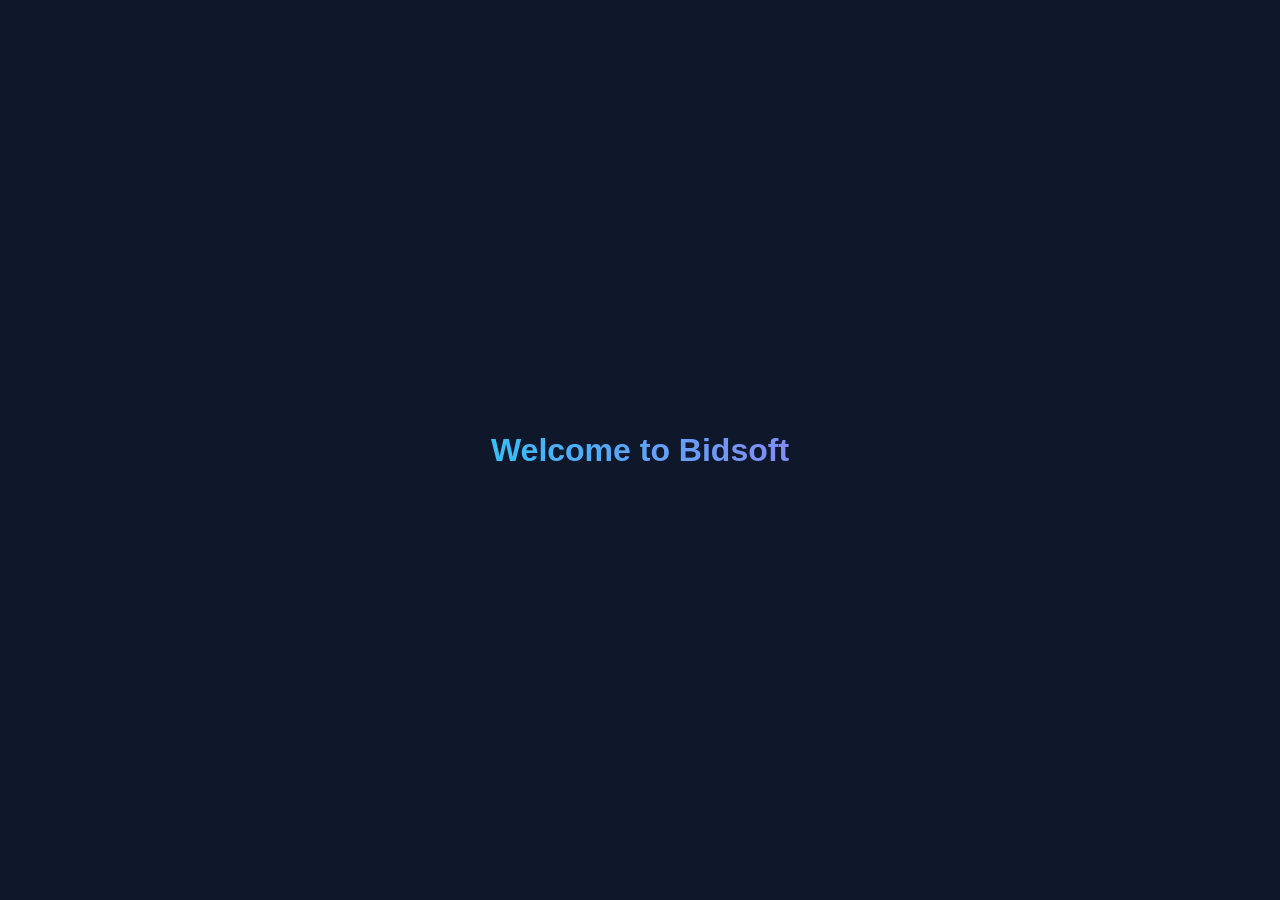
==== UI.html @ 474f29b5 "feat: initialize project with UI entry point and Vercel routing configuration" ====
<!DOCTYPE html>
<html lang="en">
<head>
    <meta charset="UTF-8">
    <meta name="viewport" content="width=device-width, initial-scale=1.0">
    <title>Bidsoft UI</title>
    <style>
        body {
            font-family: 'Inter', sans-serif;
            background-color: #0f172a;
            color: #f8fafc;
            display: flex;
            justify-content: center;
            align-items: center;
            height: 100vh;
            margin: 0;
        }
        h1 {
            background: linear-gradient(to right, #38bdf8, #818cf8);
            -webkit-background-clip: text;
            -webkit-text-fill-color: transparent;
        }
    </style>
</head>
<body>
    <h1>Welcome to Bidsoft</h1>
</body>
</html>
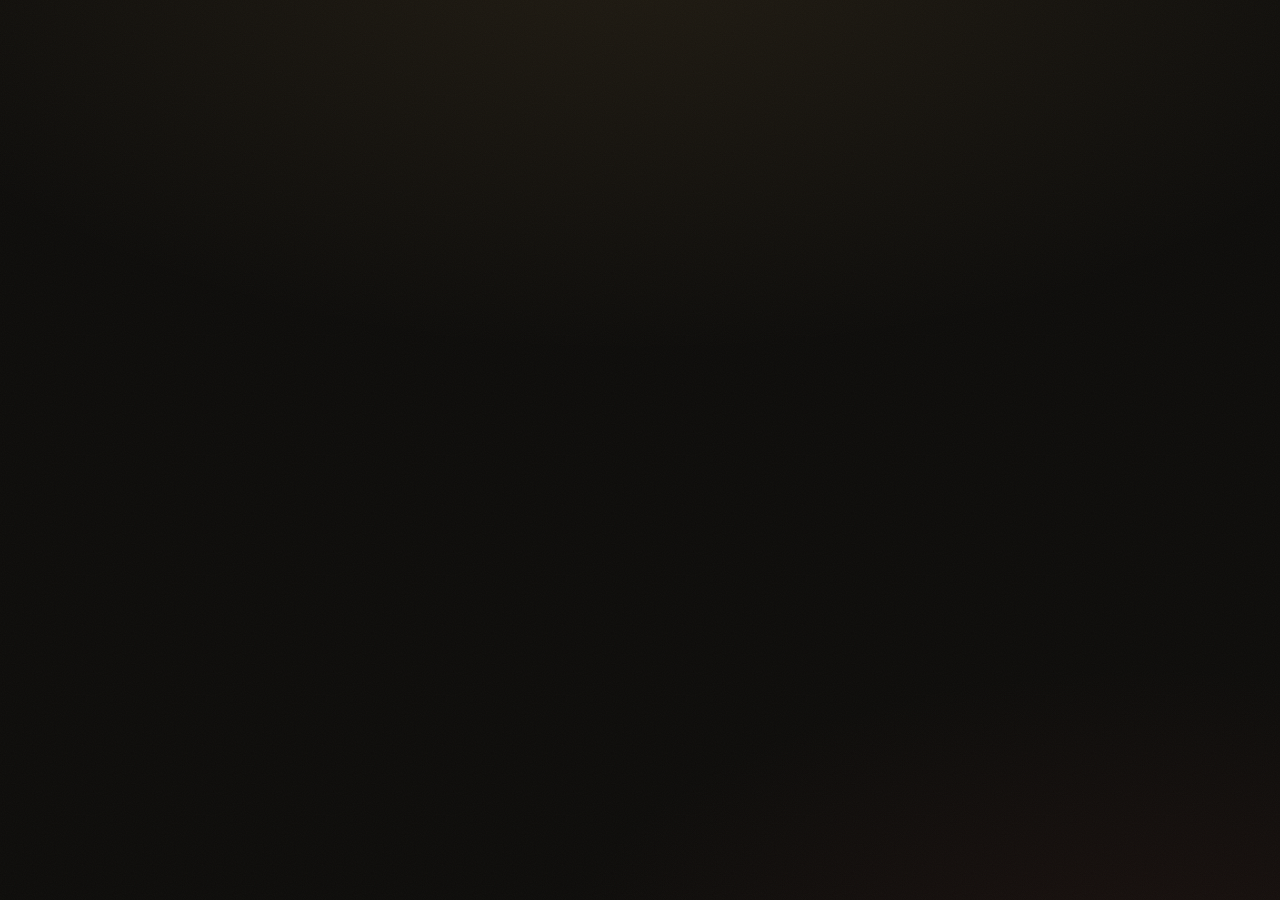
==== commit 69fc6136: "feat: redesign UI with high-end auction aesthetics and interactive bid controls" ====
--- a/UI.html
+++ b/UI.html
@@ -1,28 +1,908 @@
 <!DOCTYPE html>
 <html lang="en">
 <head>
-    <meta charset="UTF-8">
-    <meta name="viewport" content="width=device-width, initial-scale=1.0">
-    <title>Bidsoft UI</title>
-    <style>
-        body {
-            font-family: 'Inter', sans-serif;
-            background-color: #0f172a;
-            color: #f8fafc;
-            display: flex;
-            justify-content: center;
-            align-items: center;
-            height: 100vh;
-            margin: 0;
-        }
-        h1 {
-            background: linear-gradient(to right, #38bdf8, #818cf8);
-            -webkit-background-clip: text;
-            -webkit-text-fill-color: transparent;
-        }
-    </style>
+<meta charset="UTF-8" />
+<meta name="viewport" content="width=device-width, initial-scale=1.0" />
+<title>The Phantom Auction · Live Session</title>
+<link rel="preconnect" href="https://fonts.googleapis.com">
+<link rel="preconnect" href="https://fonts.gstatic.com" crossorigin>
+<link href="https://fonts.googleapis.com/css2?family=Cormorant+Garamond:ital,wght@0,400;0,500;0,600;0,700;1,500&family=Archivo:wght@400;500;600;700&family=JetBrains+Mono:wght@400;500;700&display=swap" rel="stylesheet">
+<style>
+  :root{
+    --ink:#0d0c0a;
+    --ink-2:#15130f;
+    --panel:#1b1813;
+    --panel-2:#221e18;
+    --line:#3a342a;
+    --cream:#f3ead8;
+    --cream-dim:#b8ac95;
+    --muted:#8c8169;
+    --gold:#cda35a;
+    --gold-bright:#e7c980;
+    --crimson:#a8413a;
+    --crimson-bright:#d65f54;
+    --green:#7fa05a;
+    --shadow:0 24px 60px -18px rgba(0,0,0,.75);
+  }
+  *{box-sizing:border-box;margin:0;padding:0}
+  html,body{height:100%}
+  body{
+    background:
+      radial-gradient(120% 90% at 50% -10%, rgba(205,163,90,.10), transparent 55%),
+      radial-gradient(80% 60% at 90% 110%, rgba(168,65,58,.08), transparent 60%),
+      var(--ink);
+    color:var(--cream);
+    font-family:'Archivo',sans-serif;
+    min-height:100%;
+    -webkit-font-smoothing:antialiased;
+    overflow-x:hidden;
+  }
+  body::before{
+    content:"";position:fixed;inset:0;pointer-events:none;z-index:0;
+    background-image:url("data:image/svg+xml,%3Csvg xmlns='http://www.w3.org/2000/svg' width='120' height='120'%3E%3Cfilter id='n'%3E%3CfeTurbulence type='fractalNoise' baseFrequency='.9' numOctaves='2'/%3E%3C/filter%3E%3Crect width='100%25' height='100%25' filter='url(%23n)' opacity='.035'/%3E%3C/svg%3E");
+  }
+  .wrap{position:relative;z-index:1;max-width:1080px;margin:0 auto;padding:32px 22px 80px}
+
+  /* ---------- shared bits ---------- */
+  .kicker{font-family:'JetBrains Mono',monospace;font-size:11px;letter-spacing:.32em;text-transform:uppercase;color:var(--gold);}
+  .serif{font-family:'Cormorant Garamond',serif;}
+  .mono{font-family:'JetBrains Mono',monospace;}
+  button{font-family:'Archivo',sans-serif;cursor:pointer;border:none;background:none;color:inherit}
+  input{font-family:'Archivo',sans-serif}
+  .btn{
+    background:linear-gradient(180deg,var(--gold-bright),var(--gold));
+    color:#241c0c;font-weight:700;letter-spacing:.04em;
+    padding:13px 22px;border-radius:3px;font-size:14px;
+    transition:transform .12s ease,box-shadow .2s ease,filter .2s ease;
+    box-shadow:0 8px 22px -10px rgba(205,163,90,.8);
+  }
+  .btn:hover{transform:translateY(-2px);filter:brightness(1.06)}
+  .btn:active{transform:translateY(0)}
+  .btn:disabled{opacity:.35;cursor:not-allowed;transform:none;box-shadow:none;filter:grayscale(.4)}
+  .btn.ghost{
+    background:transparent;color:var(--cream);font-weight:600;
+    border:1px solid var(--line);box-shadow:none;
+  }
+  .btn.ghost:hover{border-color:var(--gold);color:var(--gold-bright)}
+  .btn.danger{background:linear-gradient(180deg,var(--crimson-bright),var(--crimson));color:#fff;box-shadow:0 8px 22px -10px rgba(168,65,58,.8)}
+
+  /* ---------- ENTRY ---------- */
+  .entry{min-height:88vh;display:flex;flex-direction:column;align-items:center;justify-content:center;text-align:center}
+  .seal{
+    width:74px;height:74px;border-radius:50%;border:1.5px solid var(--gold);
+    display:grid;place-items:center;margin-bottom:26px;
+    box-shadow:inset 0 0 0 4px rgba(205,163,90,.12),0 0 40px -8px rgba(205,163,90,.4);
+    animation:spin 26s linear infinite;
+  }
+  @keyframes spin{to{transform:rotate(360deg)}}
+  .seal span{font-family:'Cormorant Garamond',serif;font-size:34px;color:var(--gold-bright);font-weight:700}
+  .entry h1{
+    font-family:'Cormorant Garamond',serif;font-weight:600;
+    font-size:clamp(48px,9vw,92px);line-height:.92;letter-spacing:-.01em;
+    margin:10px 0 4px;
+  }
+  .entry h1 em{font-style:italic;color:var(--gold-bright)}
+  .entry .sub{color:var(--cream-dim);max-width:440px;margin:14px auto 38px;font-size:15px;line-height:1.6}
+  .card{
+    background:linear-gradient(180deg,var(--panel),var(--panel-2));
+    border:1px solid var(--line);border-radius:8px;padding:28px;
+    box-shadow:var(--shadow);width:100%;max-width:420px;text-align:left;
+  }
+  .field{margin-bottom:18px}
+  .field label{display:block;font-size:12px;letter-spacing:.14em;text-transform:uppercase;color:var(--muted);margin-bottom:8px}
+  .field input{
+    width:100%;background:var(--ink-2);border:1px solid var(--line);
+    color:var(--cream);padding:13px 14px;border-radius:4px;font-size:16px;outline:none;
+    transition:border-color .2s;
+  }
+  .field input:focus{border-color:var(--gold)}
+  .roles{display:grid;grid-template-columns:1fr 1fr;gap:10px;margin-top:6px}
+  .role-opt{
+    border:1px solid var(--line);border-radius:5px;padding:14px 12px;text-align:center;
+    transition:all .18s;background:var(--ink-2);
+  }
+  .role-opt:hover{border-color:var(--gold)}
+  .role-opt.on{border-color:var(--gold);background:rgba(205,163,90,.1);box-shadow:inset 0 0 0 1px var(--gold)}
+  .role-opt .rt{font-family:'Cormorant Garamond',serif;font-size:21px;font-weight:600}
+  .role-opt .rd{font-size:11px;color:var(--muted);margin-top:2px}
+  .err{color:var(--crimson-bright);font-size:13px;margin-top:-8px;margin-bottom:12px;min-height:16px}
+  .foot-note{font-size:11px;color:var(--muted);margin-top:22px;line-height:1.5}
+
+  /* ---------- TOP BAR ---------- */
+  .topbar{display:flex;align-items:center;justify-content:space-between;flex-wrap:wrap;gap:14px;
+    border-bottom:1px solid var(--line);padding-bottom:18px;margin-bottom:26px}
+  .topbar .brand{display:flex;align-items:center;gap:12px}
+  .brand .mk{width:38px;height:38px;border-radius:50%;border:1px solid var(--gold);display:grid;place-items:center}
+  .brand .mk span{font-family:'Cormorant Garamond',serif;color:var(--gold-bright);font-size:18px;font-weight:700}
+  .brand .bt{font-family:'Cormorant Garamond',serif;font-size:24px;font-weight:600;line-height:1}
+  .brand .bs{font-size:10px;letter-spacing:.28em;text-transform:uppercase;color:var(--muted)}
+  .who{display:flex;align-items:center;gap:12px;font-size:13px}
+  .paddle{font-family:'JetBrains Mono',monospace;background:var(--ink-2);border:1px solid var(--line);
+    padding:6px 10px;border-radius:4px;color:var(--gold-bright);font-weight:700}
+  .badge{font-size:10px;letter-spacing:.14em;text-transform:uppercase;padding:4px 9px;border-radius:20px;border:1px solid var(--line);color:var(--cream-dim)}
+  .badge.adm{border-color:var(--crimson);color:var(--crimson-bright)}
+
+  .status-pill{display:inline-flex;align-items:center;gap:8px;font-family:'JetBrains Mono',monospace;
+    font-size:11px;letter-spacing:.18em;text-transform:uppercase;padding:6px 12px;border-radius:20px;border:1px solid var(--line)}
+  .status-pill .dot{width:8px;height:8px;border-radius:50%;background:var(--muted)}
+  .status-pill.live{border-color:var(--green);color:var(--green)}
+  .status-pill.live .dot{background:var(--green);box-shadow:0 0 10px var(--green);animation:pulse 1.4s ease-in-out infinite}
+  .status-pill.closed{border-color:var(--crimson);color:var(--crimson-bright)}
+  @keyframes pulse{0%,100%{opacity:1}50%{opacity:.3}}
+
+  /* ---------- LOT STAGE ---------- */
+  .stage{
+    background:
+      radial-gradient(120% 140% at 50% -30%, rgba(205,163,90,.14), transparent 60%),
+      linear-gradient(180deg,var(--panel),var(--panel-2));
+    border:1px solid var(--line);border-radius:10px;padding:34px 30px;margin-bottom:20px;
+    box-shadow:var(--shadow);position:relative;overflow:hidden;
+  }
+  .stage::after{content:"";position:absolute;inset:0;border-radius:10px;pointer-events:none;
+    box-shadow:inset 0 1px 0 rgba(255,255,255,.06)}
+  .lot-tag{font-family:'JetBrains Mono',monospace;font-size:11px;letter-spacing:.3em;color:var(--gold)}
+  .lot-title{font-family:'Cormorant Garamond',serif;font-style:italic;font-weight:600;
+    font-size:clamp(30px,5.5vw,52px);line-height:1.04;margin:8px 0 12px;color:var(--cream)}
+  .lot-blurb{color:var(--cream-dim);max-width:560px;font-size:15px;line-height:1.6;font-style:italic;font-family:'Cormorant Garamond',serif;font-size:19px}
+  .bigrow{display:flex;flex-wrap:wrap;align-items:flex-end;gap:30px;margin-top:26px;
+    border-top:1px solid var(--line);padding-top:22px}
+  .biglabel{font-size:11px;letter-spacing:.2em;text-transform:uppercase;color:var(--muted);margin-bottom:4px}
+  .bigval{font-family:'JetBrains Mono',monospace;font-weight:700;font-size:clamp(34px,7vw,58px);
+    color:var(--gold-bright);line-height:1;transition:color .2s}
+  .bigval.bump{animation:bump .45s ease}
+  @keyframes bump{0%{transform:scale(1)}30%{transform:scale(1.14);color:#fff}100%{transform:scale(1)}}
+  .leadname{font-family:'Cormorant Garamond',serif;font-size:26px;font-weight:600}
+  .leadname.none{color:var(--muted);font-style:italic;font-size:20px}
+
+  /* ---------- BID CONTROLS ---------- */
+  .panel{background:linear-gradient(180deg,var(--panel),var(--panel-2));border:1px solid var(--line);
+    border-radius:10px;padding:22px;box-shadow:var(--shadow)}
+  .panel h3{font-family:'Cormorant Garamond',serif;font-weight:600;font-size:22px;margin-bottom:4px}
+  .panel .ph{color:var(--muted);font-size:12px;margin-bottom:16px}
+  .quickrow{display:flex;flex-wrap:wrap;gap:8px;margin-bottom:14px}
+  .chip{background:var(--ink-2);border:1px solid var(--line);color:var(--cream);
+    padding:11px 16px;border-radius:30px;font-family:'JetBrains Mono',monospace;font-size:13px;font-weight:500;
+    transition:all .15s}
+  .chip:hover{border-color:var(--gold);color:var(--gold-bright);transform:translateY(-1px)}
+  .chip.rng{border-color:var(--crimson);color:var(--crimson-bright)}
+  .chip.rng:hover{background:rgba(168,65,58,.14)}
+  .customrow{display:flex;gap:10px;margin-top:4px}
+  .customrow input{flex:1;background:var(--ink-2);border:1px solid var(--line);color:var(--cream);
+    padding:13px 14px;border-radius:4px;font-size:16px;font-family:'JetBrains Mono',monospace;outline:none}
+  .customrow input:focus{border-color:var(--gold)}
+  .grid2{display:grid;grid-template-columns:1.5fr 1fr;gap:20px;align-items:start}
+  @media(max-width:760px){.grid2{grid-template-columns:1fr}}
+
+  /* ---------- FEED + ROSTER ---------- */
+  .sectitle{font-family:'JetBrains Mono',monospace;font-size:11px;letter-spacing:.24em;
+    text-transform:uppercase;color:var(--muted);margin-bottom:12px;display:flex;justify-content:space-between}
+  .feed{max-height:280px;overflow-y:auto;display:flex;flex-direction:column;gap:2px}
+  .feed::-webkit-scrollbar{width:6px}.feed::-webkit-scrollbar-thumb{background:var(--line);border-radius:3px}
+  .bid{display:flex;align-items:center;justify-content:space-between;gap:10px;padding:9px 4px;
+    border-bottom:1px dashed rgba(58,52,42,.6);animation:slidein .35s ease}
+  @keyframes slidein{from{opacity:0;transform:translateX(-8px)}to{opacity:1;transform:none}}
+  .bid .bn{display:flex;align-items:center;gap:9px;font-size:14px;min-width:0}
+  .bid .pp{font-family:'JetBrains Mono',monospace;font-size:10px;color:var(--gold);border:1px solid var(--line);
+    padding:2px 6px;border-radius:3px;flex-shrink:0}
+  .bid .nm{white-space:nowrap;overflow:hidden;text-overflow:ellipsis}
+  .bid .amt{font-family:'JetBrains Mono',monospace;font-weight:700;color:var(--gold-bright);flex-shrink:0}
+  .bid .lt{font-size:10px;color:var(--muted)}
+  .empty{color:var(--muted);font-style:italic;padding:20px 4px;font-family:'Cormorant Garamond',serif;font-size:18px}
+
+  .roster{display:flex;flex-direction:column;gap:7px}
+  .person{display:flex;align-items:center;justify-content:space-between;gap:8px;padding:9px 11px;
+    background:var(--ink-2);border:1px solid var(--line);border-radius:5px;font-size:13px}
+  .person .l{display:flex;align-items:center;gap:9px;min-width:0}
+  .person .av{width:24px;height:24px;border-radius:50%;display:grid;place-items:center;
+    font-family:'JetBrains Mono',monospace;font-size:11px;font-weight:700;background:rgba(205,163,90,.16);color:var(--gold-bright);flex-shrink:0}
+  .person.you{border-color:var(--gold)}
+  .person .nm{white-space:nowrap;overflow:hidden;text-overflow:ellipsis}
+  .live-dot{width:7px;height:7px;border-radius:50%;background:var(--green);box-shadow:0 0 8px var(--green)}
+  .adm-av{background:rgba(168,65,58,.2)!important;color:var(--crimson-bright)!important}
+
+  /* ---------- ADMIN ---------- */
+  .ctrlrow{display:flex;flex-wrap:wrap;gap:10px;margin-bottom:20px}
+  .statgrid{display:grid;grid-template-columns:repeat(auto-fit,minmax(150px,1fr));gap:12px;margin-bottom:20px}
+  .stat{background:var(--ink-2);border:1px solid var(--line);border-radius:8px;padding:16px}
+  .stat .sl{font-size:10px;letter-spacing:.18em;text-transform:uppercase;color:var(--muted)}
+  .stat .sv{font-family:'JetBrains Mono',monospace;font-size:28px;font-weight:700;color:var(--gold-bright);margin-top:6px}
+  .stat .sv.sm{font-size:18px;font-family:'Cormorant Garamond',serif;font-weight:600;color:var(--cream)}
+
+  /* ---------- REPORT ---------- */
+  .report{background:linear-gradient(180deg,var(--panel),var(--panel-2));border:1px solid var(--gold);
+    border-radius:10px;padding:30px;box-shadow:var(--shadow),0 0 50px -20px rgba(205,163,90,.5);margin-bottom:20px}
+  .report .rh{text-align:center;border-bottom:1px solid var(--line);padding-bottom:18px;margin-bottom:22px}
+  .report .rh .stamp{display:inline-block;border:1px solid var(--crimson);color:var(--crimson-bright);
+    font-family:'JetBrains Mono',monospace;font-size:11px;letter-spacing:.24em;padding:5px 14px;border-radius:3px;
+    transform:rotate(-3deg);margin-bottom:14px}
+  .report h2{font-family:'Cormorant Garamond',serif;font-weight:600;font-size:38px;line-height:1}
+  .report .rsub{color:var(--cream-dim);font-size:13px;margin-top:6px}
+  .ledger-title{font-family:'JetBrains Mono',monospace;font-size:11px;letter-spacing:.22em;text-transform:uppercase;
+    color:var(--muted);margin:24px 0 10px}
+  table{width:100%;border-collapse:collapse;font-size:13px}
+  th{text-align:left;font-size:10px;letter-spacing:.14em;text-transform:uppercase;color:var(--muted);
+    padding:8px 10px;border-bottom:1px solid var(--line)}
+  td{padding:9px 10px;border-bottom:1px dashed rgba(58,52,42,.5)}
+  td.num{font-family:'JetBrains Mono',monospace;color:var(--gold-bright);font-weight:600;text-align:right}
+  tr.win td{color:var(--gold-bright)}
+  .scrollx{overflow-x:auto}
+
+  .toast{position:fixed;bottom:26px;left:50%;transform:translateX(-50%) translateY(20px);
+    background:var(--crimson);color:#fff;padding:12px 20px;border-radius:6px;font-size:14px;font-weight:600;
+    opacity:0;transition:all .3s;z-index:50;box-shadow:var(--shadow)}
+  .toast.show{opacity:1;transform:translateX(-50%) translateY(0)}
+  .hint{font-size:11px;color:var(--muted);margin-top:14px;line-height:1.5;text-align:center}
+</style>
 </head>
 <body>
-    <h1>Welcome to Bidsoft</h1>
+<div class="wrap" id="app"></div>
+<div class="toast" id="toast"></div>
+
+<script>
+/* ============================================================
+   THE PHANTOM AUCTION — multi-user live demo
+   Shared state syncs across everyone who opens this artifact.
+   ============================================================ */
+const SHARED = true;
+const KEY = 'phantom_auction_v1';
+const CCY = 'Φ';                 // phantom credits
+const ONLINE_MS = 24000;         // presence freshness window (wider = less flicker)
+const POLL_MS = 2500;            // how often we read shared state
+const HEARTBEAT_MS = 9000;
+const MIN_WRITE_MS = 1600;       // minimum gap between persisted writes (rate-limit safe)
+const RATE_COOLDOWN_MS = 6000;   // back off this long after a rate-limit error
+
+const LOTS = [
+  ["The Last Echo of a Sunday Morning","Guaranteed never to have happened. Sold as heard."],
+  ["One Carefully Folded Paradox","Opens into itself. Storage not recommended."],
+  ["A Pocketful of Next Tuesday","Slightly used. Still ahead of you."],
+  ["The Colour You See With Your Eyes Closed","Single edition. No two buyers agree on the shade."],
+  ["Half an Inch of the Horizon","Measured at dusk. Authenticity certificate forthcoming, eventually."],
+  ["The Pause Between Two Heartbeats","Acquired at great personal silence."],
+  ["A Rumour That Never Quite Happened","Untraceable. Highly collectible."],
+  ["The Smell of Rain Before It Falls","Bottled in advance. Do not inhale the future."],
+  ["An Idea You Left at the Door","Found, but no longer remembered by its owner."],
+  ["The Weight of an Empty Promise","Heavier than it looks. Comes with regret."],
+  ["A Single Unspoken Word","Never said aloud. The bidding speaks for it."],
+  ["The Shadow of a Round Number","Cast at noon. Slightly imaginary."]
+];
+
+/* ---------- session-local identity ---------- */
+let ME = { name:null, role:null };   // role: 'bidder' | 'auctioneer'
+let lastValue = -1;
+let pollTimer = null, beatTimer = null;
+let skeletonRole = null;             // which skeleton is currently mounted
+
+/* ---------- storage helpers ---------- */
+function emptyState(){
+  return { rev:0, status:'closed', lotIndex:-1, lot:null, value:0, leader:null,
+           bids:[], participants:{}, history:[], startedAt:null, closedAt:null, seq:0 };
+}
+async function loadState(){
+  try{ const r = await window.storage.get(KEY, SHARED); if(r&&r.value) return JSON.parse(r.value); }
+  catch(e){/* missing key */}
+  return null;
+}
+async function saveState(s){
+  // returns 'ok' | 'rate' | 'err' so the flusher can back off correctly
+  try{ await window.storage.set(KEY, JSON.stringify(s), SHARED); return 'ok'; }
+  catch(e){ const m=String(e&&e.message||e); return /rate limit/i.test(m) ? 'rate' : 'err'; }
+}
+
+/* ----- batched writer: mutate the LOCAL mirror instantly, persist on a throttled flush -----
+   This keeps us under the storage rate limit: rapid bids between flushes collapse into a
+   single write, and a rate-limit response triggers a cooldown.                          */
+let state = emptyState();      // authoritative local mirror
+let localRev = 0;
+let dirty = false;             // unpersisted local changes pending
+let writing = false;
+let flushTimer = null;
+let nextWriteAt = 0;           // earliest time we're allowed to write again
+function sleep(ms){ return new Promise(r=>setTimeout(r,ms)); }
+
+// fn mutates the local mirror; return `false` to abort with no change.
+async function mutate(fn){
+  const res = fn(state);
+  if(res===false) return state;
+  if(res && typeof res==='object' && res!==state) state = res;
+  dirty = true;
+  renderFromState(state);
+  scheduleFlush();
+  return state;
+}
+
+function scheduleFlush(){
+  if(flushTimer || !dirty) return;
+  const wait = Math.max(0, nextWriteAt - now());
+  flushTimer = setTimeout(async()=>{ flushTimer=null; await flush(); }, wait);
+}
+
+// Merge another snapshot into ours so concurrent browsers don't erase each other's bids.
+function mergeStates(remote, local){
+  if(!remote) return local;
+  const map=new Map(); const k=b=>b.user+'|'+b.ts+'|'+b.amount;
+  (remote.bids||[]).forEach(b=>map.set(k(b),b));
+  (local.bids||[]).forEach(b=>map.set(k(b),b));
+  let bids=[...map.values()].sort((a,b)=>a.ts-b.ts);
+  if(bids.length>300) bids=bids.slice(-300);
+  const participants={...(remote.participants||{})};
+  for(const [n,p] of Object.entries(local.participants||{}))
+    if(!participants[n] || (p.lastSeen||0)>(participants[n].lastSeen||0)) participants[n]=p;
+  const out={...local, bids, participants};
+  const cur=bids.filter(b=>b.lotIndex===out.lotIndex);
+  if(cur.length){ const top=cur.reduce((m,b)=>b.amount>m.amount?b:m,cur[0]);
+    if(top.amount>=(out.value||0)){ out.value=top.amount; out.leader=top.user; } }
+  return out;
+}
+
+async function flush(){
+  if(writing || !dirty) return;
+  writing=true; dirty=false;                 // capture; further edits will re-arm dirty
+  try{
+    const remote=await loadState();
+    const merged=mergeStates(remote, state);
+    merged.rev=Math.max(remote?.rev||0, state.rev||0)+1;
+    const r=await saveState(merged);
+    if(r==='ok'){ state=merged; localRev=merged.rev; nextWriteAt=now()+MIN_WRITE_MS; renderFromState(state); }
+    else { dirty=true; nextWriteAt=now()+(r==='rate'?RATE_COOLDOWN_MS:1500); }  // keep changes, back off
+  }catch(e){ dirty=true; nextWriteAt=now()+1500; }
+  finally{ writing=false; if(dirty) scheduleFlush(); }
+}
+
+/* ---------- util ---------- */
+function fmt(n){ return CCY + ' ' + Math.round(n).toLocaleString('en-US'); }
+function paddleFor(name){ let h=0; for(const c of name) h=(h*31+c.charCodeAt(0))>>>0; return 100+(h%900); }
+function initials(name){ return name.trim().slice(0,2).toUpperCase(); }
+function now(){ return Date.now(); }
+function isOnline(p){ return p && (now()-p.lastSeen) < ONLINE_MS; }
+function esc(s){ return (s||'').replace(/[&<>"]/g,c=>({'&':'&amp;','<':'&lt;','>':'&gt;','"':'&quot;'}[c])); }
+function toast(msg){ const t=document.getElementById('toast'); t.textContent=msg; t.classList.add('show'); clearTimeout(t._t); t._t=setTimeout(()=>t.classList.remove('show'),2200); }
+
+/* ============================================================
+   ENTRY / LOGIN
+   ============================================================ */
+function renderEntry(){
+  skeletonRole = null;
+  const app = document.getElementById('app');
+  app.innerHTML = `
+    <div class="entry">
+      <div class="seal"><span>Φ</span></div>
+      <div class="kicker">Lot &nbsp;·&nbsp; Bid &nbsp;·&nbsp; Vanish</div>
+      <h1>The Phantom <em>Auction</em></h1>
+      <p class="sub">A live sale of things that do not exist. Bidders push the value upward in phantom credits; when the Auctioneer drops the gavel, the full session report is delivered to them.</p>
+      <div class="card">
+        <div class="field">
+          <label>Your name</label>
+          <input id="nameIn" maxlength="22" placeholder="e.g. Marguerite" autocomplete="off" />
+        </div>
+        <div class="field">
+          <label>Enter as</label>
+          <div class="roles">
+            <div class="role-opt on" data-role="bidder">
+              <div class="rt">Bidder</div><div class="rd">Join the floor &amp; bid</div>
+            </div>
+            <div class="role-opt" data-role="auctioneer">
+              <div class="rt">Auctioneer</div><div class="rd">Run &amp; close the sale</div>
+            </div>
+          </div>
+        </div>
+        <div class="err" id="err"></div>
+        <button class="btn" id="enterBtn" style="width:100%">Enter the Room →</button>
+        <div class="foot-note">Open this same artifact in another tab, on a phone, or share it — everyone lands in the <b>same live session</b>. Session data is shared with all participants.</div>
+      </div>
+    </div>`;
+
+  let chosen = 'bidder';
+  app.querySelectorAll('.role-opt').forEach(el=>{
+    el.onclick=()=>{ app.querySelectorAll('.role-opt').forEach(x=>x.classList.remove('on'));
+      el.classList.add('on'); chosen=el.dataset.role; };
+  });
+  const nameIn = document.getElementById('nameIn');
+  nameIn.focus();
+  const go = async ()=>{
+    const name = nameIn.value.trim();
+    if(name.length<2){ document.getElementById('err').textContent='Please enter a name (2+ characters).'; return; }
+    ME.name=name; ME.role=chosen;
+    await joinSession();
+  };
+  document.getElementById('enterBtn').onclick=go;
+  nameIn.addEventListener('keydown',e=>{ if(e.key==='Enter') go(); });
+}
+
+async function joinSession(){
+  state = (await loadState()) || emptyState();
+  localRev = state.rev||0;
+  await mutate(s=>{
+    s.participants[ME.name] = { name:ME.name, role:ME.role, lastSeen:now(),
+      joinedAt:(s.participants[ME.name]?.joinedAt)||now() };
+    return s;
+  });
+  startLoops();
+  if(ME.role==='auctioneer') mountAdmin(); else mountBidder();
+  renderFromState(state);
+}
+
+function startLoops(){
+  clearInterval(pollTimer); clearInterval(beatTimer);
+  pollTimer = setInterval(tick, POLL_MS);
+  beatTimer = setInterval(heartbeat, HEARTBEAT_MS);
+}
+async function heartbeat(){
+  await mutate(s=>{
+    if(s.participants[ME.name]) s.participants[ME.name].lastSeen=now();
+    else s.participants[ME.name]={name:ME.name,role:ME.role,lastSeen:now(),joinedAt:now()};
+    return s;
+  });
+}
+async function tick(){
+  if(dirty || writing) return;        // we have unpersisted local changes — don't clobber with remote
+  const remote = await loadState();
+  if(!remote) return;
+  if((remote.rev||0) <= localRev) return;   // not newer than what we have
+  state = remote; localRev = remote.rev||0;
+  renderFromState(state);
+}
+
+/* ============================================================
+   BIDDER VIEW
+   ============================================================ */
+function mountBidder(){
+  skeletonRole='bidder';
+  const app=document.getElementById('app');
+  app.innerHTML = `
+    ${topbar()}
+    <div class="stage" id="stage"></div>
+    <div class="grid2">
+      <div class="panel" id="bidPanel"></div>
+      <div>
+        <div class="panel" style="margin-bottom:20px">
+          <div class="sectitle"><span>On the floor</span><span id="rosterCount"></span></div>
+          <div class="roster" id="roster"></div>
+        </div>
+        <div class="panel">
+          <div class="sectitle"><span>Bid feed</span><span id="bidCount"></span></div>
+          <div class="feed" id="feed"></div>
+        </div>
+      </div>
+    </div>`;
+}
+
+function bidPanelMarkup(open){
+  if(!open){
+    return `<h3>No sale is live</h3>
+      <div class="ph">Bidding opens when a sale is running. Start one now to begin (or wait for the Auctioneer).</div>
+      <button class="btn" id="startSale" style="width:100%;margin-bottom:10px">▶ Start the bidding</button>
+      <div class="hint">A lot will be drawn and you can begin placing bids.</div>`;
+  }
+  return `
+    <h3>Raise the bid</h3>
+    <div class="ph">You must exceed the current standing bid. Phantom credits only.</div>
+    <div class="quickrow">
+      <button class="chip" data-add="50">+50</button>
+      <button class="chip" data-add="100">+100</button>
+      <button class="chip" data-add="250">+250</button>
+      <button class="chip" data-add="1000">+1,000</button>
+      <button class="chip rng" data-rng="1">⚡ Random raise</button>
+    </div>
+    <div class="customrow">
+      <input id="customBid" type="number" inputmode="numeric" placeholder="Name your figure…" />
+      <button class="btn" id="placeBtn">Place Bid</button>
+    </div>
+    <div class="hint" id="bidHint"></div>`;
+}
+
+function wireBidPanel(snap){
+  const open = snap.status==='open';
+  const panel = document.getElementById('bidPanel');
+  if(!panel) return;
+  if(panel._open!==open){ panel.innerHTML=bidPanelMarkup(open); panel._open=open; }
+  if(!open){
+    const sb=document.getElementById('startSale');
+    if(sb) sb.onclick=async()=>{ await openSession(); toast('Sale opened — place your bid!'); };
+    return;
+  }
+
+  const place = async (amount)=>{
+    amount = Math.round(Number(amount));
+    if(!amount || amount<=0){ toast('Enter a valid amount.'); return; }
+    let reject=null;
+    await mutate(s=>{
+      if(s.status!=='open'){ reject='closed'; return false; }
+      if(amount<=s.value){ reject='low'; return false; }   // re-checked against latest local value
+      s.seq=(s.seq||0)+1;
+      s.value=amount; s.leader=ME.name;
+      s.bids.push({ id:s.seq, user:ME.name, paddle:paddleFor(ME.name), amount,
+        lot:s.lot?.title||'—', lotIndex:s.lotIndex, ts:now() });
+      if(s.bids.length>300) s.bids=s.bids.slice(-300);
+      return s;
+    });
+    if(reject==='closed'){ toast('The sale just closed.'); }
+    else if(reject==='low'){ toast('Outbid — raise higher.'); }
+    else { const ci=document.getElementById('customBid'); if(ci) ci.value='';
+      toast(\`Bid placed — \${fmt(amount)}\`); }
+  };
+
+  panel.querySelectorAll('.chip[data-add]').forEach(b=>{
+    b.onclick=()=> place(state.value + Number(b.dataset.add)); });
+  const rng = panel.querySelector('.chip[data-rng]');
+  if(rng) rng.onclick=()=> place(state.value + 25 + Math.floor(Math.random()*975));
+
+  const customBtn=document.getElementById('placeBtn');
+  const customIn=document.getElementById('customBid');
+  if(customBtn) customBtn.onclick=()=>place(customIn.value);
+  if(customIn) customIn.addEventListener('keydown',e=>{ if(e.key==='Enter') place(customIn.value); });
+}
+
+/* ============================================================
+   AUCTIONEER (ADMIN) VIEW
+   ============================================================ */
+function mountAdmin(){
+  skeletonRole='auctioneer';
+  const app=document.getElementById('app');
+  app.innerHTML = `
+    \${topbar()}
+    <div class="ctrlrow" id="ctrlrow"></div>
+    <div class="statgrid" id="statgrid"></div>
+    <div id="reportSlot"></div>
+    <div class="grid2">
+      <div class="panel">
+        <div class="sectitle"><span>Live ledger</span><span id="bidCount"></span></div>
+        <div class="feed" id="feed" style="max-height:340px"></div>
+      </div>
+      <div class="panel">
+        <div class="sectitle"><span>Participants</span><span id="rosterCount"></span></div>
+        <div class="roster" id="roster"></div>
+      </div>
+    </div>`;
+}
+
+function wireAdminControls(state){
+  const row=document.getElementById('ctrlrow');
+  if(!row) return;
+  const open = state.status==='open';
+  const sig = open ? 'open' : 'closed';
+  if(row._sig!==sig){
+    if(open){
+      row.innerHTML = `
+        <button class="btn" id="nextLot">⟳ Next Lot</button>
+        <button class="btn danger" id="closeBtn">⚖ Drop the Gavel — Close Session</button>`;
+    } else {
+      row.innerHTML = `
+        <button class="btn" id="openBtn">▶ Open the Sale</button>
+        <button class="btn ghost" id="resetBtn">Reset everything</button>`;
+    }
+    row._sig=sig;
+
+    const nl=document.getElementById('nextLot');
+    if(nl) nl.onclick=advanceLot;
+    const cb=document.getElementById('closeBtn');
+    if(cb) cb.onclick=closeSession;
+    const ob=document.getElementById('openBtn');
+    if(ob) ob.onclick=openSession;
+    const rb=document.getElementById('resetBtn');
+    if(rb) rb.onclick=resetSession;
+  }
+}
+
+function pickLot(prevIndex){
+  let i; do{ i=Math.floor(Math.random()*LOTS.length); } while(LOTS.length>1 && i===prevIndex);
+  return { index:i, title:LOTS[i][0], blurb:LOTS[i][1] };
+}
+function finalizeLot(s){
+  if(s.lot && s.leader){
+    s.history.push({ lot:s.lot.title, winner:s.leader, value:s.value,
+      bidCount:s.bids.filter(b=>b.lotIndex===s.lotIndex).length, closedAt:now() });
+  } else if(s.lot){
+    s.history.push({ lot:s.lot.title, winner:null, value:0, bidCount:0, closedAt:now() });
+  }
+}
+async function openSession(){
+  await mutate(s=>{
+    const L=pickLot(-1);
+    s.status='open'; s.startedAt=now(); s.closedAt=null;
+    s.history=[]; s.bids=[]; s.value=0; s.leader=null;
+    s.lotIndex=L.index; s.lot={title:L.title,blurb:L.blurb};
+    return s;
+  });
+  toast('The sale is open.');
+}
+async function advanceLot(){
+  await mutate(s=>{
+    if(s.status!=='open') return s;
+    finalizeLot(s);
+    const L=pickLot(s.lotIndex);
+    s.lotIndex=L.index; s.lot={title:L.title,blurb:L.blurb};
+    s.value=0; s.leader=null;
+    return s;
+  });
+  toast('Next lot on the block.');
+}
+async function closeSession(){
+  await mutate(s=>{
+    if(s.status==='open') finalizeLot(s);
+    s.status='closed'; s.closedAt=now();
+    s.lot=null; s.value=0; s.leader=null; s.lotIndex=-1;
+    return s;
+  });
+  toast('Gavel dropped — session closed.');
+}
+async function resetSession(){
+  await mutate(()=>emptyState());
+  // re-add self
+  await mutate(s=>{ s.participants[ME.name]={name:ME.name,role:ME.role,lastSeen:now(),joinedAt:now()}; return s; });
+  toast('Session reset.');
+}
+
+/* ============================================================
+   SHARED RENDER
+   ============================================================ */
+function topbar(){
+  const adm = ME.role==='auctioneer';
+  return `
+    <div class="topbar">
+      <div class="brand">
+        <div class="mk"><span>Φ</span></div>
+        <div><div class="bt">The Phantom Auction</div><div class="bs">Live Session</div></div>
+      </div>
+      <div class="who">
+        <span class="status-pill" id="statusPill"><span class="dot"></span><span id="statusTxt">—</span></span>
+        <span class="paddle">No. \${paddleFor(ME.name)}</span>
+        <span>\${esc(ME.name)}</span>
+        <span class="badge \${adm?'adm':''}">\${adm?'Auctioneer':'Bidder'}</span>
+      </div>
+    </div>`;
+}
+
+function renderFromState(s){
+  if(!s){ return; }
+  // make sure correct skeleton is mounted
+  if(ME.role==='auctioneer' && skeletonRole!=='auctioneer') mountAdmin();
+  if(ME.role==='bidder' && skeletonRole!=='bidder') mountBidder();
+
+  updateStatusPill(s);
+  if(ME.role==='bidder') renderBidder(s); else renderAdmin(s);
+  renderRoster(s);
+  renderFeed(s);
+}
+
+function updateStatusPill(s){
+  const pill=document.getElementById('statusPill');
+  const txt=document.getElementById('statusTxt');
+  if(!pill) return;
+  pill.classList.remove('live','closed');
+  if(s.status==='open'){ pill.classList.add('live'); txt.textContent='Sale Live'; }
+  else { pill.classList.add('closed'); txt.textContent='Closed'; }
+}
+
+function renderBidder(s){
+  const stage=document.getElementById('stage');
+  if(stage){
+    if(s.status==='open' && s.lot){
+      const struct = 'open|'+s.lotIndex+'|'+s.history.length;
+      if(stage._struct!==struct){
+        stage.innerHTML = `
+          <div class="lot-tag">LOT \${String(s.history.length+1).padStart(2,'0')} · NOW SELLING</div>
+          <div class="lot-title">\${esc(s.lot.title)}</div>
+          <div class="lot-blurb">\${esc(s.lot.blurb)}</div>
+          <div class="bigrow">
+            <div><div class="biglabel">Standing bid</div><div class="bigval" id="bigVal">\${fmt(s.value)}</div></div>
+            <div><div class="biglabel">Held by</div><div id="heldBy"></div></div>
+          </div>`;
+        stage._struct=struct; lastValue=-1;
+      }
+      const bv=document.getElementById('bigVal');
+      if(bv){
+        bv.textContent=fmt(s.value);
+        if(s.value>lastValue && lastValue>=0){ bv.classList.remove('bump'); void bv.offsetWidth; bv.classList.add('bump'); }
+      }
+      lastValue=s.value;
+      const hb=document.getElementById('heldBy');
+      if(hb) hb.innerHTML = s.leader
+        ? `<span class="leadname">\${esc(s.leader)}\${s.leader===ME.name?' <span style="font-size:13px;color:var(--gold)">(you)</span>':''}</span>`
+        : `<span class="leadname none">— awaiting first bid —</span>`;
+    } else {
+      const struct='closed|'+s.history.length;
+      if(stage._struct!==struct){
+        lastValue=-1;
+        stage.innerHTML = `
+          <div class="lot-tag">\${s.status==='closed' && s.history.length? 'SALE CONCLUDED':'STANDBY'}</div>
+          <div class="lot-title" style="font-style:normal;color:var(--cream-dim)">\${s.history.length? 'The gavel has fallen.':'The room awaits.'}</div>
+          <div class="lot-blurb">\${s.history.length? 'Thank you for bidding. The Auctioneer holds the final record.':'No lot is currently on the block. Start a sale below, or wait for the Auctioneer.'}</div>`;
+        if(s.status==='closed' && s.history.length) renderResultsForBidder(stage, s);
+        stage._struct=struct;
+      }
+    }
+  }
+  wireBidPanel(s);
+}
+
+function renderResultsForBidder(stage, s){
+  const rows = s.history.map(h=>`
+    <tr class="\${h.winner?'win':''}">
+      <td>\${esc(h.lot)}</td>
+      <td>\${h.winner?esc(h.winner):'<span style="color:var(--muted)">passed in</span>'}</td>
+      <td class="num">\${h.winner?fmt(h.value):'—'}</td>
+    </tr>`).join('');
+  stage.insertAdjacentHTML('beforeend', `
+    <div class="ledger-title" style="margin-top:24px">Final results</div>
+    <div class="scrollx"><table>
+      <thead><tr><th>Lot</th><th>Winner</th><th style="text-align:right">Hammer</th></tr></thead>
+      <tbody>\${rows}</tbody>
+    </table></div>`);
+}
+
+function renderAdmin(s){
+  wireAdminControls(s);
+  const sg=document.getElementById('statgrid');
+  if(sg){
+    const online=Object.values(s.participants).filter(p=>isOnline(p)&&p.role==='bidder').length;
+    const total=s.bids.length;
+    const highest=s.bids.reduce((m,b)=>Math.max(m,b.amount),0);
+    sg.innerHTML = `
+      <div class="stat"><div class="sl">Now Selling</div><div class="sv sm">\${s.lot?esc(s.lot.title):(s.status==='closed'?'— closed —':'— standby —')}</div></div>
+      <div class="stat"><div class="sl">Standing Bid</div><div class="sv">\${s.status==='open'?fmt(s.value):'—'}</div></div>
+      <div class="stat"><div class="sl">Held By</div><div class="sv sm">\${s.leader?esc(s.leader):'—'}</div></div>
+      <div class="stat"><div class="sl">Bidders Online</div><div class="sv">\${online}</div></div>
+      <div class="stat"><div class="sl">Total Bids</div><div class="sv">\${total}</div></div>
+      <div class="stat"><div class="sl">Lots Sold</div><div class="sv">\${s.history.filter(h=>h.winner).length}</div></div>`;
+  }
+  const slot=document.getElementById('reportSlot');
+  if(slot){
+    if(s.status==='closed' && s.history.length){ slot.innerHTML=reportMarkup(s); wireReport(s); }
+    else if(slot._hadReport){ slot.innerHTML=''; }
+    slot._hadReport = (s.status==='closed' && s.history.length>0);
+  }
+}
+
+function reportMarkup(s){
+  const winners=s.history.filter(h=>h.winner);
+  const grand=winners.reduce((a,h)=>a+h.value,0);
+  const topLot=winners.reduce((m,h)=>h.value>(m?.value||0)?h:m,null);
+  const partList=Object.values(s.participants).filter(p=>p.role==='bidder');
+  const dur = s.startedAt&&s.closedAt? Math.max(1,Math.round((s.closedAt-s.startedAt)/1000)) : 0;
+
+  const lotRows=s.history.map((h,i)=>`
+    <tr class="\${h.winner?'win':''}">
+      <td class="mono" style="color:var(--muted)">\${String(i+1).padStart(2,'0')}</td>
+      <td>\${esc(h.lot)}</td>
+      <td>\${h.winner?esc(h.winner):'<span style="color:var(--muted)">passed in</span>'}</td>
+      <td class="num">\${h.bidCount}</td>
+      <td class="num">\${h.winner?fmt(h.value):'—'}</td>
+    </tr>`).join('');
+
+  const ledgerRows=[...s.bids].reverse().map(b=>`
+    <tr>
+      <td class="mono" style="color:var(--gold)">#\${b.paddle}</td>
+      <td>\${esc(b.user)}</td>
+      <td style="color:var(--cream-dim)">\${esc(b.lot)}</td>
+      <td class="num">\${fmt(b.amount)}</td>
+    </tr>`).join('') || `<tr><td colspan="4" style="color:var(--muted);font-style:italic">No bids were recorded.</td></tr>`;
+
+  return `
+  <div class="report" id="report">
+    <div class="rh">
+      <div class="stamp">SESSION REPORT · DELIVERED TO AUCTIONEER</div>
+      <h2>Final Record of Sale</h2>
+      <div class="rsub">Compiled \${new Date(s.closedAt||now()).toLocaleString()} · \${dur}s on the block · \${partList.length} bidders · \${s.bids.length} total bids</div>
+    </div>
+
+    <div class="statgrid" style="margin-bottom:8px">
+      <div class="stat"><div class="sl">Grand Total (Hammer)</div><div class="sv">\${fmt(grand)}</div></div>
+      <div class="stat"><div class="sl">Lots Sold</div><div class="sv">\${winners.length} / \${s.history.length}</div></div>
+      <div class="stat"><div class="sl">Top Lot</div><div class="sv sm">\${topLot?esc(topLot.lot):'—'}</div></div>
+      <div class="stat"><div class="sl">Top Hammer</div><div class="sv">\${topLot?fmt(topLot.value):'—'}</div></div>
+    </div>
+
+    <div class="ledger-title">Results by lot</div>
+    <div class="scrollx"><table>
+      <thead><tr><th>#</th><th>Lot</th><th>Winner</th><th style="text-align:right">Bids</th><th style="text-align:right">Hammer</th></tr></thead>
+      <tbody>\${lotRows}</tbody>
+    </table></div>
+
+    <div class="ledger-title">Full bid ledger</div>
+    <div class="scrollx"><table>
+      <thead><tr><th>Paddle</th><th>Bidder</th><th>Lot</th><th style="text-align:right">Amount</th></tr></thead>
+      <tbody>\${ledgerRows}</tbody>
+    </table></div>
+
+    <div class="ctrlrow" style="margin-top:22px;margin-bottom:0">
+      <button class="btn" id="copyJson">⧉ Copy report (JSON)</button>
+      <button class="btn ghost" id="dlJson">↓ Download report</button>
+    </div>
+  </div>`;
+}
+
+function buildReportData(s){
+  const winners=s.history.filter(h=>h.winner);
+  return {
+    auction:'The Phantom Auction',
+    closedAt:new Date(s.closedAt||now()).toISOString(),
+    startedAt:s.startedAt?new Date(s.startedAt).toISOString():null,
+    auctioneer:ME.name,
+    bidders:Object.values(s.participants).filter(p=>p.role==='bidder').map(p=>({name:p.name,paddle:paddleFor(p.name)})),
+    summary:{
+      lotsOffered:s.history.length,
+      lotsSold:winners.length,
+      totalBids:s.bids.length,
+      grandTotalHammer:winners.reduce((a,h)=>a+h.value,0),
+      currency:'phantom-credits'
+    },
+    lots:s.history.map(h=>({lot:h.lot,winner:h.winner,hammer:h.value,bids:h.bidCount})),
+    ledger:s.bids.map(b=>({paddle:b.paddle,bidder:b.user,lot:b.lot,amount:b.amount,at:new Date(b.ts).toISOString()}))
+  };
+}
+function wireReport(s){
+  const cj=document.getElementById('copyJson');
+  const dj=document.getElementById('dlJson');
+  const data=()=>JSON.stringify(buildReportData(s),null,2);
+  if(cj) cj.onclick=async()=>{ try{ await navigator.clipboard.writeText(data()); toast('Report copied to clipboard.'); }catch{ toast('Copy blocked by browser.'); } };
+  if(dj) dj.onclick=()=>{ const blob=new Blob([data()],{type:'application/json'});
+    const a=document.createElement('a'); a.href=URL.createObjectURL(blob);
+    a.download='phantom-auction-report.json'; a.click(); URL.revokeObjectURL(a.href); toast('Report downloaded.'); };
+}
+
+function renderRoster(s){
+  const r=document.getElementById('roster');
+  const count=document.getElementById('rosterCount');
+  if(!r) return;
+  const people=Object.values(s.participants)
+    .sort((a,b)=> (b.role==='auctioneer') - (a.role==='auctioneer') || a.joinedAt-b.joinedAt);
+  const onlineCount=people.filter(isOnline).length;
+  if(count) count.textContent=onlineCount+' online';
+  const sig = people.map(p=>p.name+(isOnline(p)?'1':'0')+p.role).join('|');
+  if(r._sig===sig) return;     // nothing changed → leave DOM alone (no flicker)
+  r._sig=sig;
+  r.innerHTML = people.map(p=>{
+    const on=isOnline(p);
+    const adm=p.role==='auctioneer';
+    const you=p.name===ME.name;
+    return `<div class="person \${you?'you':''}" style="\${on?'':'opacity:.4'}">
+      <div class="l">
+        <div class="av \${adm?'adm-av':''}">\${initials(p.name)}</div>
+        <span class="nm">\${esc(p.name)}\${you?' (you)':''}</span>
+        \${adm?'<span class="badge adm" style="font-size:9px">Gavel</span>':
+          `<span class="paddle" style="font-size:10px;padding:2px 6px">#\${paddleFor(p.name)}</span>`}
+      </div>
+      \${on?'<span class="live-dot" title="online"></span>':'<span style="font-size:10px;color:var(--muted)">away</span>'}
+    </div>`;
+  }).join('') || '<div class="empty">Nobody here yet.</div>';
+}
+
+function renderFeed(s){
+  const feed=document.getElementById('feed');
+  const count=document.getElementById('bidCount');
+  if(!feed) return;
+  if(count) count.textContent=s.bids.length+' bids';
+  const lastId = s.bids.length? s.bids[s.bids.length-1].id : 0;
+  const sig = s.bids.length+':'+lastId;
+  if(feed._sig===sig) return;   // no new bids → don't re-render (no flicker)
+  feed._sig=sig;
+  const recent=[...s.bids].slice(-40).reverse();
+  if(!recent.length){ feed.innerHTML='<div class="empty">No bids yet — be the first to raise.</div>'; return; }
+  feed.innerHTML = recent.map(b=>`
+    <div class="bid">
+      <div class="bn">
+        <span class="pp">#\${b.paddle}</span>
+        <span class="nm">\${esc(b.user)}\${b.user===ME.name?' <span style="color:var(--gold);font-size:11px">(you)</span>':''}</span>
+      </div>
+      <div style="text-align:right">
+        <div class="amt">\${fmt(b.amount)}</div>
+        <div class="lt">\${esc(b.lot)}</div>
+      </div>
+    </div>`).join('');
+}
+
+/* ---------- boot ---------- */
+renderEntry();
+window.addEventListener('beforeunload', ()=>{
+  clearInterval(pollTimer); clearInterval(beatTimer);
+  if(flushTimer){ clearTimeout(flushTimer); flushTimer=null; }
+  if(ME.name && state){
+    if(state.participants[ME.name]) state.participants[ME.name].lastSeen=0;
+    state.rev=(state.rev||0)+1;
+    saveState(state);   // single best-effort write
+  }
+});
+</script>
 </body>
 </html>
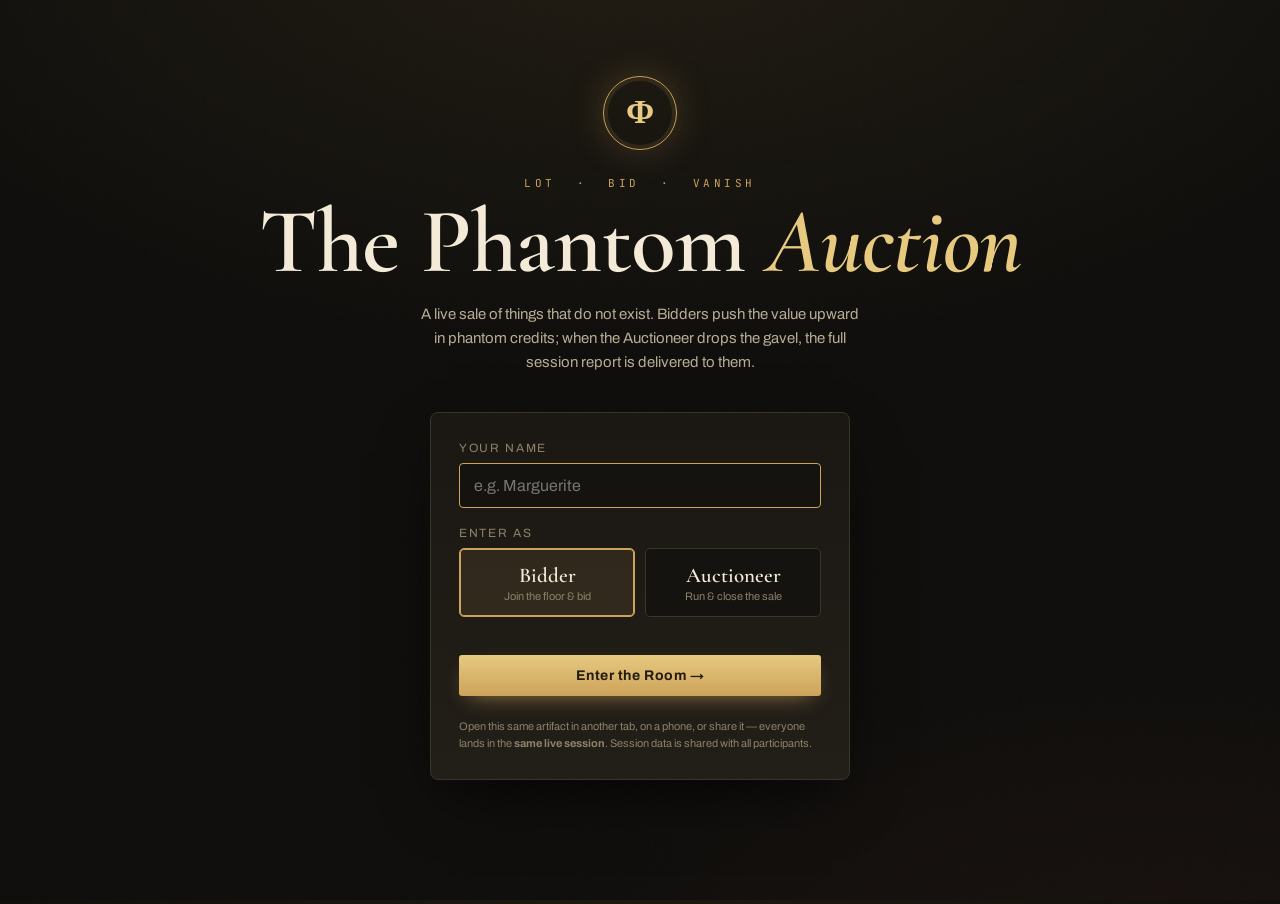
==== commit 82c0e7e8: "feat: add CSS styles for bidding interface components and layouts" ====
--- a/UI.html
+++ b/UI.html
@@ -1,370 +1,1083 @@
 <!DOCTYPE html>
 <html lang="en">
+
 <head>
-<meta charset="UTF-8" />
-<meta name="viewport" content="width=device-width, initial-scale=1.0" />
-<title>The Phantom Auction · Live Session</title>
-<link rel="preconnect" href="https://fonts.googleapis.com">
-<link rel="preconnect" href="https://fonts.gstatic.com" crossorigin>
-<link href="https://fonts.googleapis.com/css2?family=Cormorant+Garamond:ital,wght@0,400;0,500;0,600;0,700;1,500&family=Archivo:wght@400;500;600;700&family=JetBrains+Mono:wght@400;500;700&display=swap" rel="stylesheet">
-<style>
-  :root{
-    --ink:#0d0c0a;
-    --ink-2:#15130f;
-    --panel:#1b1813;
-    --panel-2:#221e18;
-    --line:#3a342a;
-    --cream:#f3ead8;
-    --cream-dim:#b8ac95;
-    --muted:#8c8169;
-    --gold:#cda35a;
-    --gold-bright:#e7c980;
-    --crimson:#a8413a;
-    --crimson-bright:#d65f54;
-    --green:#7fa05a;
-    --shadow:0 24px 60px -18px rgba(0,0,0,.75);
-  }
-  *{box-sizing:border-box;margin:0;padding:0}
-  html,body{height:100%}
-  body{
-    background:
-      radial-gradient(120% 90% at 50% -10%, rgba(205,163,90,.10), transparent 55%),
-      radial-gradient(80% 60% at 90% 110%, rgba(168,65,58,.08), transparent 60%),
-      var(--ink);
-    color:var(--cream);
-    font-family:'Archivo',sans-serif;
-    min-height:100%;
-    -webkit-font-smoothing:antialiased;
-    overflow-x:hidden;
-  }
-  body::before{
-    content:"";position:fixed;inset:0;pointer-events:none;z-index:0;
-    background-image:url("data:image/svg+xml,%3Csvg xmlns='http://www.w3.org/2000/svg' width='120' height='120'%3E%3Cfilter id='n'%3E%3CfeTurbulence type='fractalNoise' baseFrequency='.9' numOctaves='2'/%3E%3C/filter%3E%3Crect width='100%25' height='100%25' filter='url(%23n)' opacity='.035'/%3E%3C/svg%3E");
-  }
-  .wrap{position:relative;z-index:1;max-width:1080px;margin:0 auto;padding:32px 22px 80px}
-
-  /* ---------- shared bits ---------- */
-  .kicker{font-family:'JetBrains Mono',monospace;font-size:11px;letter-spacing:.32em;text-transform:uppercase;color:var(--gold);}
-  .serif{font-family:'Cormorant Garamond',serif;}
-  .mono{font-family:'JetBrains Mono',monospace;}
-  button{font-family:'Archivo',sans-serif;cursor:pointer;border:none;background:none;color:inherit}
-  input{font-family:'Archivo',sans-serif}
-  .btn{
-    background:linear-gradient(180deg,var(--gold-bright),var(--gold));
-    color:#241c0c;font-weight:700;letter-spacing:.04em;
-    padding:13px 22px;border-radius:3px;font-size:14px;
-    transition:transform .12s ease,box-shadow .2s ease,filter .2s ease;
-    box-shadow:0 8px 22px -10px rgba(205,163,90,.8);
-  }
-  .btn:hover{transform:translateY(-2px);filter:brightness(1.06)}
-  .btn:active{transform:translateY(0)}
-  .btn:disabled{opacity:.35;cursor:not-allowed;transform:none;box-shadow:none;filter:grayscale(.4)}
-  .btn.ghost{
-    background:transparent;color:var(--cream);font-weight:600;
-    border:1px solid var(--line);box-shadow:none;
-  }
-  .btn.ghost:hover{border-color:var(--gold);color:var(--gold-bright)}
-  .btn.danger{background:linear-gradient(180deg,var(--crimson-bright),var(--crimson));color:#fff;box-shadow:0 8px 22px -10px rgba(168,65,58,.8)}
-
-  /* ---------- ENTRY ---------- */
-  .entry{min-height:88vh;display:flex;flex-direction:column;align-items:center;justify-content:center;text-align:center}
-  .seal{
-    width:74px;height:74px;border-radius:50%;border:1.5px solid var(--gold);
-    display:grid;place-items:center;margin-bottom:26px;
-    box-shadow:inset 0 0 0 4px rgba(205,163,90,.12),0 0 40px -8px rgba(205,163,90,.4);
-    animation:spin 26s linear infinite;
-  }
-  @keyframes spin{to{transform:rotate(360deg)}}
-  .seal span{font-family:'Cormorant Garamond',serif;font-size:34px;color:var(--gold-bright);font-weight:700}
-  .entry h1{
-    font-family:'Cormorant Garamond',serif;font-weight:600;
-    font-size:clamp(48px,9vw,92px);line-height:.92;letter-spacing:-.01em;
-    margin:10px 0 4px;
-  }
-  .entry h1 em{font-style:italic;color:var(--gold-bright)}
-  .entry .sub{color:var(--cream-dim);max-width:440px;margin:14px auto 38px;font-size:15px;line-height:1.6}
-  .card{
-    background:linear-gradient(180deg,var(--panel),var(--panel-2));
-    border:1px solid var(--line);border-radius:8px;padding:28px;
-    box-shadow:var(--shadow);width:100%;max-width:420px;text-align:left;
-  }
-  .field{margin-bottom:18px}
-  .field label{display:block;font-size:12px;letter-spacing:.14em;text-transform:uppercase;color:var(--muted);margin-bottom:8px}
-  .field input{
-    width:100%;background:var(--ink-2);border:1px solid var(--line);
-    color:var(--cream);padding:13px 14px;border-radius:4px;font-size:16px;outline:none;
-    transition:border-color .2s;
-  }
-  .field input:focus{border-color:var(--gold)}
-  .roles{display:grid;grid-template-columns:1fr 1fr;gap:10px;margin-top:6px}
-  .role-opt{
-    border:1px solid var(--line);border-radius:5px;padding:14px 12px;text-align:center;
-    transition:all .18s;background:var(--ink-2);
-  }
-  .role-opt:hover{border-color:var(--gold)}
-  .role-opt.on{border-color:var(--gold);background:rgba(205,163,90,.1);box-shadow:inset 0 0 0 1px var(--gold)}
-  .role-opt .rt{font-family:'Cormorant Garamond',serif;font-size:21px;font-weight:600}
-  .role-opt .rd{font-size:11px;color:var(--muted);margin-top:2px}
-  .err{color:var(--crimson-bright);font-size:13px;margin-top:-8px;margin-bottom:12px;min-height:16px}
-  .foot-note{font-size:11px;color:var(--muted);margin-top:22px;line-height:1.5}
-
-  /* ---------- TOP BAR ---------- */
-  .topbar{display:flex;align-items:center;justify-content:space-between;flex-wrap:wrap;gap:14px;
-    border-bottom:1px solid var(--line);padding-bottom:18px;margin-bottom:26px}
-  .topbar .brand{display:flex;align-items:center;gap:12px}
-  .brand .mk{width:38px;height:38px;border-radius:50%;border:1px solid var(--gold);display:grid;place-items:center}
-  .brand .mk span{font-family:'Cormorant Garamond',serif;color:var(--gold-bright);font-size:18px;font-weight:700}
-  .brand .bt{font-family:'Cormorant Garamond',serif;font-size:24px;font-weight:600;line-height:1}
-  .brand .bs{font-size:10px;letter-spacing:.28em;text-transform:uppercase;color:var(--muted)}
-  .who{display:flex;align-items:center;gap:12px;font-size:13px}
-  .paddle{font-family:'JetBrains Mono',monospace;background:var(--ink-2);border:1px solid var(--line);
-    padding:6px 10px;border-radius:4px;color:var(--gold-bright);font-weight:700}
-  .badge{font-size:10px;letter-spacing:.14em;text-transform:uppercase;padding:4px 9px;border-radius:20px;border:1px solid var(--line);color:var(--cream-dim)}
-  .badge.adm{border-color:var(--crimson);color:var(--crimson-bright)}
-
-  .status-pill{display:inline-flex;align-items:center;gap:8px;font-family:'JetBrains Mono',monospace;
-    font-size:11px;letter-spacing:.18em;text-transform:uppercase;padding:6px 12px;border-radius:20px;border:1px solid var(--line)}
-  .status-pill .dot{width:8px;height:8px;border-radius:50%;background:var(--muted)}
-  .status-pill.live{border-color:var(--green);color:var(--green)}
-  .status-pill.live .dot{background:var(--green);box-shadow:0 0 10px var(--green);animation:pulse 1.4s ease-in-out infinite}
-  .status-pill.closed{border-color:var(--crimson);color:var(--crimson-bright)}
-  @keyframes pulse{0%,100%{opacity:1}50%{opacity:.3}}
-
-  /* ---------- LOT STAGE ---------- */
-  .stage{
-    background:
-      radial-gradient(120% 140% at 50% -30%, rgba(205,163,90,.14), transparent 60%),
-      linear-gradient(180deg,var(--panel),var(--panel-2));
-    border:1px solid var(--line);border-radius:10px;padding:34px 30px;margin-bottom:20px;
-    box-shadow:var(--shadow);position:relative;overflow:hidden;
-  }
-  .stage::after{content:"";position:absolute;inset:0;border-radius:10px;pointer-events:none;
-    box-shadow:inset 0 1px 0 rgba(255,255,255,.06)}
-  .lot-tag{font-family:'JetBrains Mono',monospace;font-size:11px;letter-spacing:.3em;color:var(--gold)}
-  .lot-title{font-family:'Cormorant Garamond',serif;font-style:italic;font-weight:600;
-    font-size:clamp(30px,5.5vw,52px);line-height:1.04;margin:8px 0 12px;color:var(--cream)}
-  .lot-blurb{color:var(--cream-dim);max-width:560px;font-size:15px;line-height:1.6;font-style:italic;font-family:'Cormorant Garamond',serif;font-size:19px}
-  .bigrow{display:flex;flex-wrap:wrap;align-items:flex-end;gap:30px;margin-top:26px;
-    border-top:1px solid var(--line);padding-top:22px}
-  .biglabel{font-size:11px;letter-spacing:.2em;text-transform:uppercase;color:var(--muted);margin-bottom:4px}
-  .bigval{font-family:'JetBrains Mono',monospace;font-weight:700;font-size:clamp(34px,7vw,58px);
-    color:var(--gold-bright);line-height:1;transition:color .2s}
-  .bigval.bump{animation:bump .45s ease}
-  @keyframes bump{0%{transform:scale(1)}30%{transform:scale(1.14);color:#fff}100%{transform:scale(1)}}
-  .leadname{font-family:'Cormorant Garamond',serif;font-size:26px;font-weight:600}
-  .leadname.none{color:var(--muted);font-style:italic;font-size:20px}
-
-  /* ---------- BID CONTROLS ---------- */
-  .panel{background:linear-gradient(180deg,var(--panel),var(--panel-2));border:1px solid var(--line);
-    border-radius:10px;padding:22px;box-shadow:var(--shadow)}
-  .panel h3{font-family:'Cormorant Garamond',serif;font-weight:600;font-size:22px;margin-bottom:4px}
-  .panel .ph{color:var(--muted);font-size:12px;margin-bottom:16px}
-  .quickrow{display:flex;flex-wrap:wrap;gap:8px;margin-bottom:14px}
-  .chip{background:var(--ink-2);border:1px solid var(--line);color:var(--cream);
-    padding:11px 16px;border-radius:30px;font-family:'JetBrains Mono',monospace;font-size:13px;font-weight:500;
-    transition:all .15s}
-  .chip:hover{border-color:var(--gold);color:var(--gold-bright);transform:translateY(-1px)}
-  .chip.rng{border-color:var(--crimson);color:var(--crimson-bright)}
-  .chip.rng:hover{background:rgba(168,65,58,.14)}
-  .customrow{display:flex;gap:10px;margin-top:4px}
-  .customrow input{flex:1;background:var(--ink-2);border:1px solid var(--line);color:var(--cream);
-    padding:13px 14px;border-radius:4px;font-size:16px;font-family:'JetBrains Mono',monospace;outline:none}
-  .customrow input:focus{border-color:var(--gold)}
-  .grid2{display:grid;grid-template-columns:1.5fr 1fr;gap:20px;align-items:start}
-  @media(max-width:760px){.grid2{grid-template-columns:1fr}}
-
-  /* ---------- FEED + ROSTER ---------- */
-  .sectitle{font-family:'JetBrains Mono',monospace;font-size:11px;letter-spacing:.24em;
-    text-transform:uppercase;color:var(--muted);margin-bottom:12px;display:flex;justify-content:space-between}
-  .feed{max-height:280px;overflow-y:auto;display:flex;flex-direction:column;gap:2px}
-  .feed::-webkit-scrollbar{width:6px}.feed::-webkit-scrollbar-thumb{background:var(--line);border-radius:3px}
-  .bid{display:flex;align-items:center;justify-content:space-between;gap:10px;padding:9px 4px;
-    border-bottom:1px dashed rgba(58,52,42,.6);animation:slidein .35s ease}
-  @keyframes slidein{from{opacity:0;transform:translateX(-8px)}to{opacity:1;transform:none}}
-  .bid .bn{display:flex;align-items:center;gap:9px;font-size:14px;min-width:0}
-  .bid .pp{font-family:'JetBrains Mono',monospace;font-size:10px;color:var(--gold);border:1px solid var(--line);
-    padding:2px 6px;border-radius:3px;flex-shrink:0}
-  .bid .nm{white-space:nowrap;overflow:hidden;text-overflow:ellipsis}
-  .bid .amt{font-family:'JetBrains Mono',monospace;font-weight:700;color:var(--gold-bright);flex-shrink:0}
-  .bid .lt{font-size:10px;color:var(--muted)}
-  .empty{color:var(--muted);font-style:italic;padding:20px 4px;font-family:'Cormorant Garamond',serif;font-size:18px}
-
-  .roster{display:flex;flex-direction:column;gap:7px}
-  .person{display:flex;align-items:center;justify-content:space-between;gap:8px;padding:9px 11px;
-    background:var(--ink-2);border:1px solid var(--line);border-radius:5px;font-size:13px}
-  .person .l{display:flex;align-items:center;gap:9px;min-width:0}
-  .person .av{width:24px;height:24px;border-radius:50%;display:grid;place-items:center;
-    font-family:'JetBrains Mono',monospace;font-size:11px;font-weight:700;background:rgba(205,163,90,.16);color:var(--gold-bright);flex-shrink:0}
-  .person.you{border-color:var(--gold)}
-  .person .nm{white-space:nowrap;overflow:hidden;text-overflow:ellipsis}
-  .live-dot{width:7px;height:7px;border-radius:50%;background:var(--green);box-shadow:0 0 8px var(--green)}
-  .adm-av{background:rgba(168,65,58,.2)!important;color:var(--crimson-bright)!important}
-
-  /* ---------- ADMIN ---------- */
-  .ctrlrow{display:flex;flex-wrap:wrap;gap:10px;margin-bottom:20px}
-  .statgrid{display:grid;grid-template-columns:repeat(auto-fit,minmax(150px,1fr));gap:12px;margin-bottom:20px}
-  .stat{background:var(--ink-2);border:1px solid var(--line);border-radius:8px;padding:16px}
-  .stat .sl{font-size:10px;letter-spacing:.18em;text-transform:uppercase;color:var(--muted)}
-  .stat .sv{font-family:'JetBrains Mono',monospace;font-size:28px;font-weight:700;color:var(--gold-bright);margin-top:6px}
-  .stat .sv.sm{font-size:18px;font-family:'Cormorant Garamond',serif;font-weight:600;color:var(--cream)}
-
-  /* ---------- REPORT ---------- */
-  .report{background:linear-gradient(180deg,var(--panel),var(--panel-2));border:1px solid var(--gold);
-    border-radius:10px;padding:30px;box-shadow:var(--shadow),0 0 50px -20px rgba(205,163,90,.5);margin-bottom:20px}
-  .report .rh{text-align:center;border-bottom:1px solid var(--line);padding-bottom:18px;margin-bottom:22px}
-  .report .rh .stamp{display:inline-block;border:1px solid var(--crimson);color:var(--crimson-bright);
-    font-family:'JetBrains Mono',monospace;font-size:11px;letter-spacing:.24em;padding:5px 14px;border-radius:3px;
-    transform:rotate(-3deg);margin-bottom:14px}
-  .report h2{font-family:'Cormorant Garamond',serif;font-weight:600;font-size:38px;line-height:1}
-  .report .rsub{color:var(--cream-dim);font-size:13px;margin-top:6px}
-  .ledger-title{font-family:'JetBrains Mono',monospace;font-size:11px;letter-spacing:.22em;text-transform:uppercase;
-    color:var(--muted);margin:24px 0 10px}
-  table{width:100%;border-collapse:collapse;font-size:13px}
-  th{text-align:left;font-size:10px;letter-spacing:.14em;text-transform:uppercase;color:var(--muted);
-    padding:8px 10px;border-bottom:1px solid var(--line)}
-  td{padding:9px 10px;border-bottom:1px dashed rgba(58,52,42,.5)}
-  td.num{font-family:'JetBrains Mono',monospace;color:var(--gold-bright);font-weight:600;text-align:right}
-  tr.win td{color:var(--gold-bright)}
-  .scrollx{overflow-x:auto}
-
-  .toast{position:fixed;bottom:26px;left:50%;transform:translateX(-50%) translateY(20px);
-    background:var(--crimson);color:#fff;padding:12px 20px;border-radius:6px;font-size:14px;font-weight:600;
-    opacity:0;transition:all .3s;z-index:50;box-shadow:var(--shadow)}
-  .toast.show{opacity:1;transform:translateX(-50%) translateY(0)}
-  .hint{font-size:11px;color:var(--muted);margin-top:14px;line-height:1.5;text-align:center}
-</style>
+    <meta charset="UTF-8" />
+    <meta name="viewport" content="width=device-width, initial-scale=1.0" />
+    <title>The Phantom Auction · Live Session</title>
+    <link rel="preconnect" href="https://fonts.googleapis.com">
+    <link rel="preconnect" href="https://fonts.gstatic.com" crossorigin>
+    <link
+        href="https://fonts.googleapis.com/css2?family=Cormorant+Garamond:ital,wght@0,400;0,500;0,600;0,700;1,500&family=Archivo:wght@400;500;600;700&family=JetBrains+Mono:wght@400;500;700&display=swap"
+        rel="stylesheet">
+    <style>
+        :root {
+            --ink: #0d0c0a;
+            --ink-2: #15130f;
+            --panel: #1b1813;
+            --panel-2: #221e18;
+            --line: #3a342a;
+            --cream: #f3ead8;
+            --cream-dim: #b8ac95;
+            --muted: #8c8169;
+            --gold: #cda35a;
+            --gold-bright: #e7c980;
+            --crimson: #a8413a;
+            --crimson-bright: #d65f54;
+            --green: #7fa05a;
+            --shadow: 0 24px 60px -18px rgba(0, 0, 0, .75);
+        }
+
+        * {
+            box-sizing: border-box;
+            margin: 0;
+            padding: 0
+        }
+
+        html,
+        body {
+            height: 100%
+        }
+
+        body {
+            background:
+                radial-gradient(120% 90% at 50% -10%, rgba(205, 163, 90, .10), transparent 55%),
+                radial-gradient(80% 60% at 90% 110%, rgba(168, 65, 58, .08), transparent 60%),
+                var(--ink);
+            color: var(--cream);
+            font-family: 'Archivo', sans-serif;
+            min-height: 100%;
+            -webkit-font-smoothing: antialiased;
+            overflow-x: hidden;
+        }
+
+        body::before {
+            content: "";
+            position: fixed;
+            inset: 0;
+            pointer-events: none;
+            z-index: 0;
+            background-image: url("data:image/svg+xml,%3Csvg xmlns='http://www.w3.org/2000/svg' width='120' height='120'%3E%3Cfilter id='n'%3E%3CfeTurbulence type='fractalNoise' baseFrequency='.9' numOctaves='2'/%3E%3C/filter%3E%3Crect width='100%25' height='100%25' filter='url(%23n)' opacity='.035'/%3E%3C/svg%3E");
+        }
+
+        .wrap {
+            position: relative;
+            z-index: 1;
+            max-width: 1080px;
+            margin: 0 auto;
+            padding: 32px 22px 80px
+        }
+
+        /* ---------- shared bits ---------- */
+        .kicker {
+            font-family: 'JetBrains Mono', monospace;
+            font-size: 11px;
+            letter-spacing: .32em;
+            text-transform: uppercase;
+            color: var(--gold);
+        }
+
+        .serif {
+            font-family: 'Cormorant Garamond', serif;
+        }
+
+        .mono {
+            font-family: 'JetBrains Mono', monospace;
+        }
+
+        button {
+            font-family: 'Archivo', sans-serif;
+            cursor: pointer;
+            border: none;
+            background: none;
+            color: inherit
+        }
+
+        input {
+            font-family: 'Archivo', sans-serif
+        }
+
+        .btn {
+            background: linear-gradient(180deg, var(--gold-bright), var(--gold));
+            color: #241c0c;
+            font-weight: 700;
+            letter-spacing: .04em;
+            padding: 13px 22px;
+            border-radius: 3px;
+            font-size: 14px;
+            transition: transform .12s ease, box-shadow .2s ease, filter .2s ease;
+            box-shadow: 0 8px 22px -10px rgba(205, 163, 90, .8);
+        }
+
+        .btn:hover {
+            transform: translateY(-2px);
+            filter: brightness(1.06)
+        }
+
+        .btn:active {
+            transform: translateY(0)
+        }
+
+        .btn:disabled {
+            opacity: .35;
+            cursor: not-allowed;
+            transform: none;
+            box-shadow: none;
+            filter: grayscale(.4)
+        }
+
+        .btn.ghost {
+            background: transparent;
+            color: var(--cream);
+            font-weight: 600;
+            border: 1px solid var(--line);
+            box-shadow: none;
+        }
+
+        .btn.ghost:hover {
+            border-color: var(--gold);
+            color: var(--gold-bright)
+        }
+
+        .btn.danger {
+            background: linear-gradient(180deg, var(--crimson-bright), var(--crimson));
+            color: #fff;
+            box-shadow: 0 8px 22px -10px rgba(168, 65, 58, .8)
+        }
+
+        /* ---------- ENTRY ---------- */
+        .entry {
+            min-height: 88vh;
+            display: flex;
+            flex-direction: column;
+            align-items: center;
+            justify-content: center;
+            text-align: center
+        }
+
+        .seal {
+            width: 74px;
+            height: 74px;
+            border-radius: 50%;
+            border: 1.5px solid var(--gold);
+            display: grid;
+            place-items: center;
+            margin-bottom: 26px;
+            box-shadow: inset 0 0 0 4px rgba(205, 163, 90, .12), 0 0 40px -8px rgba(205, 163, 90, .4);
+            animation: spin 26s linear infinite;
+        }
+
+        @keyframes spin {
+            to {
+                transform: rotate(360deg)
+            }
+        }
+
+        .seal span {
+            font-family: 'Cormorant Garamond', serif;
+            font-size: 34px;
+            color: var(--gold-bright);
+            font-weight: 700
+        }
+
+        .entry h1 {
+            font-family: 'Cormorant Garamond', serif;
+            font-weight: 600;
+            font-size: clamp(48px, 9vw, 92px);
+            line-height: .92;
+            letter-spacing: -.01em;
+            margin: 10px 0 4px;
+        }
+
+        .entry h1 em {
+            font-style: italic;
+            color: var(--gold-bright)
+        }
+
+        .entry .sub {
+            color: var(--cream-dim);
+            max-width: 440px;
+            margin: 14px auto 38px;
+            font-size: 15px;
+            line-height: 1.6
+        }
+
+        .card {
+            background: linear-gradient(180deg, var(--panel), var(--panel-2));
+            border: 1px solid var(--line);
+            border-radius: 8px;
+            padding: 28px;
+            box-shadow: var(--shadow);
+            width: 100%;
+            max-width: 420px;
+            text-align: left;
+        }
+
+        .field {
+            margin-bottom: 18px
+        }
+
+        .field label {
+            display: block;
+            font-size: 12px;
+            letter-spacing: .14em;
+            text-transform: uppercase;
+            color: var(--muted);
+            margin-bottom: 8px
+        }
+
+        .field input {
+            width: 100%;
+            background: var(--ink-2);
+            border: 1px solid var(--line);
+            color: var(--cream);
+            padding: 13px 14px;
+            border-radius: 4px;
+            font-size: 16px;
+            outline: none;
+            transition: border-color .2s;
+        }
+
+        .field input:focus {
+            border-color: var(--gold)
+        }
+
+        .roles {
+            display: grid;
+            grid-template-columns: 1fr 1fr;
+            gap: 10px;
+            margin-top: 6px
+        }
+
+        .role-opt {
+            border: 1px solid var(--line);
+            border-radius: 5px;
+            padding: 14px 12px;
+            text-align: center;
+            transition: all .18s;
+            background: var(--ink-2);
+        }
+
+        .role-opt:hover {
+            border-color: var(--gold)
+        }
+
+        .role-opt.on {
+            border-color: var(--gold);
+            background: rgba(205, 163, 90, .1);
+            box-shadow: inset 0 0 0 1px var(--gold)
+        }
+
+        .role-opt .rt {
+            font-family: 'Cormorant Garamond', serif;
+            font-size: 21px;
+            font-weight: 600
+        }
+
+        .role-opt .rd {
+            font-size: 11px;
+            color: var(--muted);
+            margin-top: 2px
+        }
+
+        .err {
+            color: var(--crimson-bright);
+            font-size: 13px;
+            margin-top: -8px;
+            margin-bottom: 12px;
+            min-height: 16px
+        }
+
+        .foot-note {
+            font-size: 11px;
+            color: var(--muted);
+            margin-top: 22px;
+            line-height: 1.5
+        }
+
+        /* ---------- TOP BAR ---------- */
+        .topbar {
+            display: flex;
+            align-items: center;
+            justify-content: space-between;
+            flex-wrap: wrap;
+            gap: 14px;
+            border-bottom: 1px solid var(--line);
+            padding-bottom: 18px;
+            margin-bottom: 26px
+        }
+
+        .topbar .brand {
+            display: flex;
+            align-items: center;
+            gap: 12px
+        }
+
+        .brand .mk {
+            width: 38px;
+            height: 38px;
+            border-radius: 50%;
+            border: 1px solid var(--gold);
+            display: grid;
+            place-items: center
+        }
+
+        .brand .mk span {
+            font-family: 'Cormorant Garamond', serif;
+            color: var(--gold-bright);
+            font-size: 18px;
+            font-weight: 700
+        }
+
+        .brand .bt {
+            font-family: 'Cormorant Garamond', serif;
+            font-size: 24px;
+            font-weight: 600;
+            line-height: 1
+        }
+
+        .brand .bs {
+            font-size: 10px;
+            letter-spacing: .28em;
+            text-transform: uppercase;
+            color: var(--muted)
+        }
+
+        .who {
+            display: flex;
+            align-items: center;
+            gap: 12px;
+            font-size: 13px
+        }
+
+        .paddle {
+            font-family: 'JetBrains Mono', monospace;
+            background: var(--ink-2);
+            border: 1px solid var(--line);
+            padding: 6px 10px;
+            border-radius: 4px;
+            color: var(--gold-bright);
+            font-weight: 700
+        }
+
+        .badge {
+            font-size: 10px;
+            letter-spacing: .14em;
+            text-transform: uppercase;
+            padding: 4px 9px;
+            border-radius: 20px;
+            border: 1px solid var(--line);
+            color: var(--cream-dim)
+        }
+
+        .badge.adm {
+            border-color: var(--crimson);
+            color: var(--crimson-bright)
+        }
+
+        .status-pill {
+            display: inline-flex;
+            align-items: center;
+            gap: 8px;
+            font-family: 'JetBrains Mono', monospace;
+            font-size: 11px;
+            letter-spacing: .18em;
+            text-transform: uppercase;
+            padding: 6px 12px;
+            border-radius: 20px;
+            border: 1px solid var(--line)
+        }
+
+        .status-pill .dot {
+            width: 8px;
+            height: 8px;
+            border-radius: 50%;
+            background: var(--muted)
+        }
+
+        .status-pill.live {
+            border-color: var(--green);
+            color: var(--green)
+        }
+
+        .status-pill.live .dot {
+            background: var(--green);
+            box-shadow: 0 0 10px var(--green);
+            animation: pulse 1.4s ease-in-out infinite
+        }
+
+        .status-pill.closed {
+            border-color: var(--crimson);
+            color: var(--crimson-bright)
+        }
+
+        @keyframes pulse {
+
+            0%,
+            100% {
+                opacity: 1
+            }
+
+            50% {
+                opacity: .3
+            }
+        }
+
+        /* ---------- LOT STAGE ---------- */
+        .stage {
+            background:
+                radial-gradient(120% 140% at 50% -30%, rgba(205, 163, 90, .14), transparent 60%),
+                linear-gradient(180deg, var(--panel), var(--panel-2));
+            border: 1px solid var(--line);
+            border-radius: 10px;
+            padding: 34px 30px;
+            margin-bottom: 20px;
+            box-shadow: var(--shadow);
+            position: relative;
+            overflow: hidden;
+        }
+
+        .stage::after {
+            content: "";
+            position: absolute;
+            inset: 0;
+            border-radius: 10px;
+            pointer-events: none;
+            box-shadow: inset 0 1px 0 rgba(255, 255, 255, .06)
+        }
+
+        .lot-tag {
+            font-family: 'JetBrains Mono', monospace;
+            font-size: 11px;
+            letter-spacing: .3em;
+            color: var(--gold)
+        }
+
+        .lot-title {
+            font-family: 'Cormorant Garamond', serif;
+            font-style: italic;
+            font-weight: 600;
+            font-size: clamp(30px, 5.5vw, 52px);
+            line-height: 1.04;
+            margin: 8px 0 12px;
+            color: var(--cream)
+        }
+
+        .lot-blurb {
+            color: var(--cream-dim);
+            max-width: 560px;
+            font-size: 15px;
+            line-height: 1.6;
+            font-style: italic;
+            font-family: 'Cormorant Garamond', serif;
+            font-size: 19px
+        }
+
+        .bigrow {
+            display: flex;
+            flex-wrap: wrap;
+            align-items: flex-end;
+            gap: 30px;
+            margin-top: 26px;
+            border-top: 1px solid var(--line);
+            padding-top: 22px
+        }
+
+        .biglabel {
+            font-size: 11px;
+            letter-spacing: .2em;
+            text-transform: uppercase;
+            color: var(--muted);
+            margin-bottom: 4px
+        }
+
+        .bigval {
+            font-family: 'JetBrains Mono', monospace;
+            font-weight: 700;
+            font-size: clamp(34px, 7vw, 58px);
+            color: var(--gold-bright);
+            line-height: 1;
+            transition: color .2s
+        }
+
+        .bigval.bump {
+            animation: bump .45s ease
+        }
+
+        @keyframes bump {
+            0% {
+                transform: scale(1)
+            }
+
+            30% {
+                transform: scale(1.14);
+                color: #fff
+            }
+
+            100% {
+                transform: scale(1)
+            }
+        }
+
+        .leadname {
+            font-family: 'Cormorant Garamond', serif;
+            font-size: 26px;
+            font-weight: 600
+        }
+
+        .leadname.none {
+            color: var(--muted);
+            font-style: italic;
+            font-size: 20px
+        }
+
+        /* ---------- BID CONTROLS ---------- */
+        .panel {
+            background: linear-gradient(180deg, var(--panel), var(--panel-2));
+            border: 1px solid var(--line);
+            border-radius: 10px;
+            padding: 22px;
+            box-shadow: var(--shadow)
+        }
+
+        .panel h3 {
+            font-family: 'Cormorant Garamond', serif;
+            font-weight: 600;
+            font-size: 22px;
+            margin-bottom: 4px
+        }
+
+        .panel .ph {
+            color: var(--muted);
+            font-size: 12px;
+            margin-bottom: 16px
+        }
+
+        .quickrow {
+            display: flex;
+            flex-wrap: wrap;
+            gap: 8px;
+            margin-bottom: 14px
+        }
+
+        .chip {
+            background: var(--ink-2);
+            border: 1px solid var(--line);
+            color: var(--cream);
+            padding: 11px 16px;
+            border-radius: 30px;
+            font-family: 'JetBrains Mono', monospace;
+            font-size: 13px;
+            font-weight: 500;
+            transition: all .15s
+        }
+
+        .chip:hover {
+            border-color: var(--gold);
+            color: var(--gold-bright);
+            transform: translateY(-1px)
+        }
+
+        .chip.rng {
+            border-color: var(--crimson);
+            color: var(--crimson-bright)
+        }
+
+        .chip.rng:hover {
+            background: rgba(168, 65, 58, .14)
+        }
+
+        .customrow {
+            display: flex;
+            gap: 10px;
+            margin-top: 4px
+        }
+
+        .customrow input {
+            flex: 1;
+            background: var(--ink-2);
+            border: 1px solid var(--line);
+            color: var(--cream);
+            padding: 13px 14px;
+            border-radius: 4px;
+            font-size: 16px;
+            font-family: 'JetBrains Mono', monospace;
+            outline: none
+        }
+
+        .customrow input:focus {
+            border-color: var(--gold)
+        }
+
+        .grid2 {
+            display: grid;
+            grid-template-columns: 1.5fr 1fr;
+            gap: 20px;
+            align-items: start
+        }
+
+        @media(max-width:760px) {
+            .grid2 {
+                grid-template-columns: 1fr
+            }
+        }
+
+        /* ---------- FEED + ROSTER ---------- */
+        .sectitle {
+            font-family: 'JetBrains Mono', monospace;
+            font-size: 11px;
+            letter-spacing: .24em;
+            text-transform: uppercase;
+            color: var(--muted);
+            margin-bottom: 12px;
+            display: flex;
+            justify-content: space-between
+        }
+
+        .feed {
+            max-height: 280px;
+            overflow-y: auto;
+            display: flex;
+            flex-direction: column;
+            gap: 2px
+        }
+
+        .feed::-webkit-scrollbar {
+            width: 6px
+        }
+
+        .feed::-webkit-scrollbar-thumb {
+            background: var(--line);
+            border-radius: 3px
+        }
+
+        .bid {
+            display: flex;
+            align-items: center;
+            justify-content: space-between;
+            gap: 10px;
+            padding: 9px 4px;
+            border-bottom: 1px dashed rgba(58, 52, 42, .6);
+            animation: slidein .35s ease
+        }
+
+        @keyframes slidein {
+            from {
+                opacity: 0;
+                transform: translateX(-8px)
+            }
+
+            to {
+                opacity: 1;
+                transform: none
+            }
+        }
+
+        .bid .bn {
+            display: flex;
+            align-items: center;
+            gap: 9px;
+            font-size: 14px;
+            min-width: 0
+        }
+
+        .bid .pp {
+            font-family: 'JetBrains Mono', monospace;
+            font-size: 10px;
+            color: var(--gold);
+            border: 1px solid var(--line);
+            padding: 2px 6px;
+            border-radius: 3px;
+            flex-shrink: 0
+        }
+
+        .bid .nm {
+            white-space: nowrap;
+            overflow: hidden;
+            text-overflow: ellipsis
+        }
+
+        .bid .amt {
+            font-family: 'JetBrains Mono', monospace;
+            font-weight: 700;
+            color: var(--gold-bright);
+            flex-shrink: 0
+        }
+
+        .bid .lt {
+            font-size: 10px;
+            color: var(--muted)
+        }
+
+        .empty {
+            color: var(--muted);
+            font-style: italic;
+            padding: 20px 4px;
+            font-family: 'Cormorant Garamond', serif;
+            font-size: 18px
+        }
+
+        .roster {
+            display: flex;
+            flex-direction: column;
+            gap: 7px
+        }
+
+        .person {
+            display: flex;
+            align-items: center;
+            justify-content: space-between;
+            gap: 8px;
+            padding: 9px 11px;
+            background: var(--ink-2);
+            border: 1px solid var(--line);
+            border-radius: 5px;
+            font-size: 13px
+        }
+
+        .person .l {
+            display: flex;
+            align-items: center;
+            gap: 9px;
+            min-width: 0
+        }
+
+        .person .av {
+            width: 24px;
+            height: 24px;
+            border-radius: 50%;
+            display: grid;
+            place-items: center;
+            font-family: 'JetBrains Mono', monospace;
+            font-size: 11px;
+            font-weight: 700;
+            background: rgba(205, 163, 90, .16);
+            color: var(--gold-bright);
+            flex-shrink: 0
+        }
+
+        .person.you {
+            border-color: var(--gold)
+        }
+
+        .person .nm {
+            white-space: nowrap;
+            overflow: hidden;
+            text-overflow: ellipsis
+        }
+
+        .live-dot {
+            width: 7px;
+            height: 7px;
+            border-radius: 50%;
+            background: var(--green);
+            box-shadow: 0 0 8px var(--green)
+        }
+
+        .adm-av {
+            background: rgba(168, 65, 58, .2) !important;
+            color: var(--crimson-bright) !important
+        }
+
+        /* ---------- ADMIN ---------- */
+        .ctrlrow {
+            display: flex;
+            flex-wrap: wrap;
+            gap: 10px;
+            margin-bottom: 20px
+        }
+
+        .statgrid {
+            display: grid;
+            grid-template-columns: repeat(auto-fit, minmax(150px, 1fr));
+            gap: 12px;
+            margin-bottom: 20px
+        }
+
+        .stat {
+            background: var(--ink-2);
+            border: 1px solid var(--line);
+            border-radius: 8px;
+            padding: 16px
+        }
+
+        .stat .sl {
+            font-size: 10px;
+            letter-spacing: .18em;
+            text-transform: uppercase;
+            color: var(--muted)
+        }
+
+        .stat .sv {
+            font-family: 'JetBrains Mono', monospace;
+            font-size: 28px;
+            font-weight: 700;
+            color: var(--gold-bright);
+            margin-top: 6px
+        }
+
+        .stat .sv.sm {
+            font-size: 18px;
+            font-family: 'Cormorant Garamond', serif;
+            font-weight: 600;
+            color: var(--cream)
+        }
+
+        /* ---------- REPORT ---------- */
+        .report {
+            background: linear-gradient(180deg, var(--panel), var(--panel-2));
+            border: 1px solid var(--gold);
+            border-radius: 10px;
+            padding: 30px;
+            box-shadow: var(--shadow), 0 0 50px -20px rgba(205, 163, 90, .5);
+            margin-bottom: 20px
+        }
+
+        .report .rh {
+            text-align: center;
+            border-bottom: 1px solid var(--line);
+            padding-bottom: 18px;
+            margin-bottom: 22px
+        }
+
+        .report .rh .stamp {
+            display: inline-block;
+            border: 1px solid var(--crimson);
+            color: var(--crimson-bright);
+            font-family: 'JetBrains Mono', monospace;
+            font-size: 11px;
+            letter-spacing: .24em;
+            padding: 5px 14px;
+            border-radius: 3px;
+            transform: rotate(-3deg);
+            margin-bottom: 14px
+        }
+
+        .report h2 {
+            font-family: 'Cormorant Garamond', serif;
+            font-weight: 600;
+            font-size: 38px;
+            line-height: 1
+        }
+
+        .report .rsub {
+            color: var(--cream-dim);
+            font-size: 13px;
+            margin-top: 6px
+        }
+
+        .ledger-title {
+            font-family: 'JetBrains Mono', monospace;
+            font-size: 11px;
+            letter-spacing: .22em;
+            text-transform: uppercase;
+            color: var(--muted);
+            margin: 24px 0 10px
+        }
+
+        table {
+            width: 100%;
+            border-collapse: collapse;
+            font-size: 13px
+        }
+
+        th {
+            text-align: left;
+            font-size: 10px;
+            letter-spacing: .14em;
+            text-transform: uppercase;
+            color: var(--muted);
+            padding: 8px 10px;
+            border-bottom: 1px solid var(--line)
+        }
+
+        td {
+            padding: 9px 10px;
+            border-bottom: 1px dashed rgba(58, 52, 42, .5)
+        }
+
+        td.num {
+            font-family: 'JetBrains Mono', monospace;
+            color: var(--gold-bright);
+            font-weight: 600;
+            text-align: right
+        }
+
+        tr.win td {
+            color: var(--gold-bright)
+        }
+
+        .scrollx {
+            overflow-x: auto
+        }
+
+        .toast {
+            position: fixed;
+            bottom: 26px;
+            left: 50%;
+            transform: translateX(-50%) translateY(20px);
+            background: var(--crimson);
+            color: #fff;
+            padding: 12px 20px;
+            border-radius: 6px;
+            font-size: 14px;
+            font-weight: 600;
+            opacity: 0;
+            transition: all .3s;
+            z-index: 50;
+            box-shadow: var(--shadow)
+        }
+
+        .toast.show {
+            opacity: 1;
+            transform: translateX(-50%) translateY(0)
+        }
+
+        .hint {
+            font-size: 11px;
+            color: var(--muted);
+            margin-top: 14px;
+            line-height: 1.5;
+            text-align: center
+        }
+    </style>
 </head>
+
 <body>
-<div class="wrap" id="app"></div>
-<div class="toast" id="toast"></div>
-
-<script>
-/* ============================================================
-   THE PHANTOM AUCTION — multi-user live demo
-   Shared state syncs across everyone who opens this artifact.
-   ============================================================ */
-const SHARED = true;
-const KEY = 'phantom_auction_v1';
-const CCY = 'Φ';                 // phantom credits
-const ONLINE_MS = 24000;         // presence freshness window (wider = less flicker)
-const POLL_MS = 2500;            // how often we read shared state
-const HEARTBEAT_MS = 9000;
-const MIN_WRITE_MS = 1600;       // minimum gap between persisted writes (rate-limit safe)
-const RATE_COOLDOWN_MS = 6000;   // back off this long after a rate-limit error
-
-const LOTS = [
-  ["The Last Echo of a Sunday Morning","Guaranteed never to have happened. Sold as heard."],
-  ["One Carefully Folded Paradox","Opens into itself. Storage not recommended."],
-  ["A Pocketful of Next Tuesday","Slightly used. Still ahead of you."],
-  ["The Colour You See With Your Eyes Closed","Single edition. No two buyers agree on the shade."],
-  ["Half an Inch of the Horizon","Measured at dusk. Authenticity certificate forthcoming, eventually."],
-  ["The Pause Between Two Heartbeats","Acquired at great personal silence."],
-  ["A Rumour That Never Quite Happened","Untraceable. Highly collectible."],
-  ["The Smell of Rain Before It Falls","Bottled in advance. Do not inhale the future."],
-  ["An Idea You Left at the Door","Found, but no longer remembered by its owner."],
-  ["The Weight of an Empty Promise","Heavier than it looks. Comes with regret."],
-  ["A Single Unspoken Word","Never said aloud. The bidding speaks for it."],
-  ["The Shadow of a Round Number","Cast at noon. Slightly imaginary."]
-];
-
-/* ---------- session-local identity ---------- */
-let ME = { name:null, role:null };   // role: 'bidder' | 'auctioneer'
-let lastValue = -1;
-let pollTimer = null, beatTimer = null;
-let skeletonRole = null;             // which skeleton is currently mounted
-
-/* ---------- storage helpers ---------- */
-function emptyState(){
-  return { rev:0, status:'closed', lotIndex:-1, lot:null, value:0, leader:null,
-           bids:[], participants:{}, history:[], startedAt:null, closedAt:null, seq:0 };
-}
-async function loadState(){
-  try{ const r = await window.storage.get(KEY, SHARED); if(r&&r.value) return JSON.parse(r.value); }
-  catch(e){/* missing key */}
-  return null;
-}
-async function saveState(s){
-  // returns 'ok' | 'rate' | 'err' so the flusher can back off correctly
-  try{ await window.storage.set(KEY, JSON.stringify(s), SHARED); return 'ok'; }
-  catch(e){ const m=String(e&&e.message||e); return /rate limit/i.test(m) ? 'rate' : 'err'; }
-}
-
-/* ----- batched writer: mutate the LOCAL mirror instantly, persist on a throttled flush -----
-   This keeps us under the storage rate limit: rapid bids between flushes collapse into a
-   single write, and a rate-limit response triggers a cooldown.                          */
-let state = emptyState();      // authoritative local mirror
-let localRev = 0;
-let dirty = false;             // unpersisted local changes pending
-let writing = false;
-let flushTimer = null;
-let nextWriteAt = 0;           // earliest time we're allowed to write again
-function sleep(ms){ return new Promise(r=>setTimeout(r,ms)); }
-
-// fn mutates the local mirror; return `false` to abort with no change.
-async function mutate(fn){
-  const res = fn(state);
-  if(res===false) return state;
-  if(res && typeof res==='object' && res!==state) state = res;
-  dirty = true;
-  renderFromState(state);
-  scheduleFlush();
-  return state;
-}
-
-function scheduleFlush(){
-  if(flushTimer || !dirty) return;
-  const wait = Math.max(0, nextWriteAt - now());
-  flushTimer = setTimeout(async()=>{ flushTimer=null; await flush(); }, wait);
-}
-
-// Merge another snapshot into ours so concurrent browsers don't erase each other's bids.
-function mergeStates(remote, local){
-  if(!remote) return local;
-  const map=new Map(); const k=b=>b.user+'|'+b.ts+'|'+b.amount;
-  (remote.bids||[]).forEach(b=>map.set(k(b),b));
-  (local.bids||[]).forEach(b=>map.set(k(b),b));
-  let bids=[...map.values()].sort((a,b)=>a.ts-b.ts);
-  if(bids.length>300) bids=bids.slice(-300);
-  const participants={...(remote.participants||{})};
-  for(const [n,p] of Object.entries(local.participants||{}))
-    if(!participants[n] || (p.lastSeen||0)>(participants[n].lastSeen||0)) participants[n]=p;
-  const out={...local, bids, participants};
-  const cur=bids.filter(b=>b.lotIndex===out.lotIndex);
-  if(cur.length){ const top=cur.reduce((m,b)=>b.amount>m.amount?b:m,cur[0]);
-    if(top.amount>=(out.value||0)){ out.value=top.amount; out.leader=top.user; } }
-  return out;
-}
-
-async function flush(){
-  if(writing || !dirty) return;
-  writing=true; dirty=false;                 // capture; further edits will re-arm dirty
-  try{
-    const remote=await loadState();
-    const merged=mergeStates(remote, state);
-    merged.rev=Math.max(remote?.rev||0, state.rev||0)+1;
-    const r=await saveState(merged);
-    if(r==='ok'){ state=merged; localRev=merged.rev; nextWriteAt=now()+MIN_WRITE_MS; renderFromState(state); }
-    else { dirty=true; nextWriteAt=now()+(r==='rate'?RATE_COOLDOWN_MS:1500); }  // keep changes, back off
-  }catch(e){ dirty=true; nextWriteAt=now()+1500; }
-  finally{ writing=false; if(dirty) scheduleFlush(); }
-}
-
-/* ---------- util ---------- */
-function fmt(n){ return CCY + ' ' + Math.round(n).toLocaleString('en-US'); }
-function paddleFor(name){ let h=0; for(const c of name) h=(h*31+c.charCodeAt(0))>>>0; return 100+(h%900); }
-function initials(name){ return name.trim().slice(0,2).toUpperCase(); }
-function now(){ return Date.now(); }
-function isOnline(p){ return p && (now()-p.lastSeen) < ONLINE_MS; }
-function esc(s){ return (s||'').replace(/[&<>"]/g,c=>({'&':'&amp;','<':'&lt;','>':'&gt;','"':'&quot;'}[c])); }
-function toast(msg){ const t=document.getElementById('toast'); t.textContent=msg; t.classList.add('show'); clearTimeout(t._t); t._t=setTimeout(()=>t.classList.remove('show'),2200); }
-
-/* ============================================================
-   ENTRY / LOGIN
-   ============================================================ */
-function renderEntry(){
-  skeletonRole = null;
-  const app = document.getElementById('app');
-  app.innerHTML = `
+    <div class="wrap" id="app"></div>
+    <div class="toast" id="toast"></div>
+
+    <script>
+        /* ============================================================
+           THE PHANTOM AUCTION — multi-user live demo
+           Shared state syncs across everyone who opens this artifact.
+           ============================================================ */
+        const SHARED = true;
+        const KEY = 'phantom_auction_v1';
+        const CCY = 'Φ';                 // phantom credits
+        const ONLINE_MS = 24000;         // presence freshness window (wider = less flicker)
+        const POLL_MS = 2500;            // how often we read shared state
+        const HEARTBEAT_MS = 9000;
+        const MIN_WRITE_MS = 1600;       // minimum gap between persisted writes (rate-limit safe)
+        const RATE_COOLDOWN_MS = 6000;   // back off this long after a rate-limit error
+
+        const LOTS = [
+            ["The Last Echo of a Sunday Morning", "Guaranteed never to have happened. Sold as heard."],
+            ["One Carefully Folded Paradox", "Opens into itself. Storage not recommended."],
+            ["A Pocketful of Next Tuesday", "Slightly used. Still ahead of you."],
+            ["The Colour You See With Your Eyes Closed", "Single edition. No two buyers agree on the shade."],
+            ["Half an Inch of the Horizon", "Measured at dusk. Authenticity certificate forthcoming, eventually."],
+            ["The Pause Between Two Heartbeats", "Acquired at great personal silence."],
+            ["A Rumour That Never Quite Happened", "Untraceable. Highly collectible."],
+            ["The Smell of Rain Before It Falls", "Bottled in advance. Do not inhale the future."],
+            ["An Idea You Left at the Door", "Found, but no longer remembered by its owner."],
+            ["The Weight of an Empty Promise", "Heavier than it looks. Comes with regret."],
+            ["A Single Unspoken Word", "Never said aloud. The bidding speaks for it."],
+            ["The Shadow of a Round Number", "Cast at noon. Slightly imaginary."]
+        ];
+
+        /* ---------- session-local identity ---------- */
+        let ME = { name: null, role: null };   // role: 'bidder' | 'auctioneer'
+        let lastValue = -1;
+        let pollTimer = null, beatTimer = null;
+        let skeletonRole = null;             // which skeleton is currently mounted
+
+        /* ---------- storage helpers ---------- */
+        function emptyState() {
+            return {
+                rev: 0, status: 'closed', lotIndex: -1, lot: null, value: 0, leader: null,
+                bids: [], participants: {}, history: [], startedAt: null, closedAt: null, seq: 0
+            };
+        }
+        async function loadState() {
+            try { const r = await window.storage.get(KEY, SHARED); if (r && r.value) return JSON.parse(r.value); }
+            catch (e) {/* missing key */ }
+            return null;
+        }
+        async function saveState(s) {
+            // returns 'ok' | 'rate' | 'err' so the flusher can back off correctly
+            try { await window.storage.set(KEY, JSON.stringify(s), SHARED); return 'ok'; }
+            catch (e) { const m = String(e && e.message || e); return /rate limit/i.test(m) ? 'rate' : 'err'; }
+        }
+
+        /* ----- batched writer: mutate the LOCAL mirror instantly, persist on a throttled flush -----
+           This keeps us under the storage rate limit: rapid bids between flushes collapse into a
+           single write, and a rate-limit response triggers a cooldown.                          */
+        let state = emptyState();      // authoritative local mirror
+        let localRev = 0;
+        let dirty = false;             // unpersisted local changes pending
+        let writing = false;
+        let flushTimer = null;
+        let nextWriteAt = 0;           // earliest time we're allowed to write again
+        function sleep(ms) { return new Promise(r => setTimeout(r, ms)); }
+
+        // fn mutates the local mirror; return `false` to abort with no change.
+        async function mutate(fn) {
+            const res = fn(state);
+            if (res === false) return state;
+            if (res && typeof res === 'object' && res !== state) state = res;
+            dirty = true;
+            renderFromState(state);
+            scheduleFlush();
+            return state;
+        }
+
+        function scheduleFlush() {
+            if (flushTimer || !dirty) return;
+            const wait = Math.max(0, nextWriteAt - now());
+            flushTimer = setTimeout(async () => { flushTimer = null; await flush(); }, wait);
+        }
+
+        // Merge another snapshot into ours so concurrent browsers don't erase each other's bids.
+        function mergeStates(remote, local) {
+            if (!remote) return local;
+            const map = new Map(); const k = b => b.user + '|' + b.ts + '|' + b.amount;
+            (remote.bids || []).forEach(b => map.set(k(b), b));
+            (local.bids || []).forEach(b => map.set(k(b), b));
+            let bids = [...map.values()].sort((a, b) => a.ts - b.ts);
+            if (bids.length > 300) bids = bids.slice(-300);
+            const participants = { ...(remote.participants || {}) };
+            for (const [n, p] of Object.entries(local.participants || {}))
+                if (!participants[n] || (p.lastSeen || 0) > (participants[n].lastSeen || 0)) participants[n] = p;
+            const out = { ...local, bids, participants };
+            const cur = bids.filter(b => b.lotIndex === out.lotIndex);
+            if (cur.length) {
+                const top = cur.reduce((m, b) => b.amount > m.amount ? b : m, cur[0]);
+                if (top.amount >= (out.value || 0)) { out.value = top.amount; out.leader = top.user; }
+            }
+            return out;
+        }
+
+        async function flush() {
+            if (writing || !dirty) return;
+            writing = true; dirty = false;                 // capture; further edits will re-arm dirty
+            try {
+                const remote = await loadState();
+                const merged = mergeStates(remote, state);
+                merged.rev = Math.max(remote?.rev || 0, state.rev || 0) + 1;
+                const r = await saveState(merged);
+                if (r === 'ok') { state = merged; localRev = merged.rev; nextWriteAt = now() + MIN_WRITE_MS; renderFromState(state); }
+                else { dirty = true; nextWriteAt = now() + (r === 'rate' ? RATE_COOLDOWN_MS : 1500); }  // keep changes, back off
+            } catch (e) { dirty = true; nextWriteAt = now() + 1500; }
+            finally { writing = false; if (dirty) scheduleFlush(); }
+        }
+
+        /* ---------- util ---------- */
+        function fmt(n) { return CCY + ' ' + Math.round(n).toLocaleString('en-US'); }
+        function paddleFor(name) { let h = 0; for (const c of name) h = (h * 31 + c.charCodeAt(0)) >>> 0; return 100 + (h % 900); }
+        function initials(name) { return name.trim().slice(0, 2).toUpperCase(); }
+        function now() { return Date.now(); }
+        function isOnline(p) { return p && (now() - p.lastSeen) < ONLINE_MS; }
+        function esc(s) { return (s || '').replace(/[&<>"]/g, c => ({ '&': '&amp;', '<': '&lt;', '>': '&gt;', '"': '&quot;' }[c])); }
+        function toast(msg) { const t = document.getElementById('toast'); t.textContent = msg; t.classList.add('show'); clearTimeout(t._t); t._t = setTimeout(() => t.classList.remove('show'), 2200); }
+
+        /* ============================================================
+           ENTRY / LOGIN
+           ============================================================ */
+        function renderEntry() {
+            skeletonRole = null;
+            const app = document.getElementById('app');
+            app.innerHTML = `
     <div class="entry">
       <div class="seal"><span>Φ</span></div>
       <div class="kicker">Lot &nbsp;·&nbsp; Bid &nbsp;·&nbsp; Vanish</div>
@@ -392,64 +1105,68 @@
       </div>
     </div>`;
 
-  let chosen = 'bidder';
-  app.querySelectorAll('.role-opt').forEach(el=>{
-    el.onclick=()=>{ app.querySelectorAll('.role-opt').forEach(x=>x.classList.remove('on'));
-      el.classList.add('on'); chosen=el.dataset.role; };
-  });
-  const nameIn = document.getElementById('nameIn');
-  nameIn.focus();
-  const go = async ()=>{
-    const name = nameIn.value.trim();
-    if(name.length<2){ document.getElementById('err').textContent='Please enter a name (2+ characters).'; return; }
-    ME.name=name; ME.role=chosen;
-    await joinSession();
-  };
-  document.getElementById('enterBtn').onclick=go;
-  nameIn.addEventListener('keydown',e=>{ if(e.key==='Enter') go(); });
-}
-
-async function joinSession(){
-  state = (await loadState()) || emptyState();
-  localRev = state.rev||0;
-  await mutate(s=>{
-    s.participants[ME.name] = { name:ME.name, role:ME.role, lastSeen:now(),
-      joinedAt:(s.participants[ME.name]?.joinedAt)||now() };
-    return s;
-  });
-  startLoops();
-  if(ME.role==='auctioneer') mountAdmin(); else mountBidder();
-  renderFromState(state);
-}
-
-function startLoops(){
-  clearInterval(pollTimer); clearInterval(beatTimer);
-  pollTimer = setInterval(tick, POLL_MS);
-  beatTimer = setInterval(heartbeat, HEARTBEAT_MS);
-}
-async function heartbeat(){
-  await mutate(s=>{
-    if(s.participants[ME.name]) s.participants[ME.name].lastSeen=now();
-    else s.participants[ME.name]={name:ME.name,role:ME.role,lastSeen:now(),joinedAt:now()};
-    return s;
-  });
-}
-async function tick(){
-  if(dirty || writing) return;        // we have unpersisted local changes — don't clobber with remote
-  const remote = await loadState();
-  if(!remote) return;
-  if((remote.rev||0) <= localRev) return;   // not newer than what we have
-  state = remote; localRev = remote.rev||0;
-  renderFromState(state);
-}
-
-/* ============================================================
-   BIDDER VIEW
-   ============================================================ */
-function mountBidder(){
-  skeletonRole='bidder';
-  const app=document.getElementById('app');
-  app.innerHTML = `
+            let chosen = 'bidder';
+            app.querySelectorAll('.role-opt').forEach(el => {
+                el.onclick = () => {
+                    app.querySelectorAll('.role-opt').forEach(x => x.classList.remove('on'));
+                    el.classList.add('on'); chosen = el.dataset.role;
+                };
+            });
+            const nameIn = document.getElementById('nameIn');
+            nameIn.focus();
+            const go = async () => {
+                const name = nameIn.value.trim();
+                if (name.length < 2) { document.getElementById('err').textContent = 'Please enter a name (2+ characters).'; return; }
+                ME.name = name; ME.role = chosen;
+                await joinSession();
+            };
+            document.getElementById('enterBtn').onclick = go;
+            nameIn.addEventListener('keydown', e => { if (e.key === 'Enter') go(); });
+        }
+
+        async function joinSession() {
+            state = (await loadState()) || emptyState();
+            localRev = state.rev || 0;
+            await mutate(s => {
+                s.participants[ME.name] = {
+                    name: ME.name, role: ME.role, lastSeen: now(),
+                    joinedAt: (s.participants[ME.name]?.joinedAt) || now()
+                };
+                return s;
+            });
+            startLoops();
+            if (ME.role === 'auctioneer') mountAdmin(); else mountBidder();
+            renderFromState(state);
+        }
+
+        function startLoops() {
+            clearInterval(pollTimer); clearInterval(beatTimer);
+            pollTimer = setInterval(tick, POLL_MS);
+            beatTimer = setInterval(heartbeat, HEARTBEAT_MS);
+        }
+        async function heartbeat() {
+            await mutate(s => {
+                if (s.participants[ME.name]) s.participants[ME.name].lastSeen = now();
+                else s.participants[ME.name] = { name: ME.name, role: ME.role, lastSeen: now(), joinedAt: now() };
+                return s;
+            });
+        }
+        async function tick() {
+            if (dirty || writing) return;        // we have unpersisted local changes — don't clobber with remote
+            const remote = await loadState();
+            if (!remote) return;
+            if ((remote.rev || 0) <= localRev) return;   // not newer than what we have
+            state = remote; localRev = remote.rev || 0;
+            renderFromState(state);
+        }
+
+        /* ============================================================
+           BIDDER VIEW
+           ============================================================ */
+        function mountBidder() {
+            skeletonRole = 'bidder';
+            const app = document.getElementById('app');
+            app.innerHTML = `
     ${topbar()}
     <div class="stage" id="stage"></div>
     <div class="grid2">
@@ -465,16 +1182,16 @@
         </div>
       </div>
     </div>`;
-}
-
-function bidPanelMarkup(open){
-  if(!open){
-    return `<h3>No sale is live</h3>
+        }
+
+        function bidPanelMarkup(open) {
+            if (!open) {
+                return `<h3>No sale is live</h3>
       <div class="ph">Bidding opens when a sale is running. Start one now to begin (or wait for the Auctioneer).</div>
       <button class="btn" id="startSale" style="width:100%;margin-bottom:10px">▶ Start the bidding</button>
       <div class="hint">A lot will be drawn and you can begin placing bids.</div>`;
-  }
-  return `
+            }
+            return `
     <h3>Raise the bid</h3>
     <div class="ph">You must exceed the current standing bid. Phantom credits only.</div>
     <div class="quickrow">
@@ -489,58 +1206,63 @@
       <button class="btn" id="placeBtn">Place Bid</button>
     </div>
     <div class="hint" id="bidHint"></div>`;
-}
-
-function wireBidPanel(snap){
-  const open = snap.status==='open';
-  const panel = document.getElementById('bidPanel');
-  if(!panel) return;
-  if(panel._open!==open){ panel.innerHTML=bidPanelMarkup(open); panel._open=open; }
-  if(!open){
-    const sb=document.getElementById('startSale');
-    if(sb) sb.onclick=async()=>{ await openSession(); toast('Sale opened — place your bid!'); };
-    return;
-  }
-
-  const place = async (amount)=>{
-    amount = Math.round(Number(amount));
-    if(!amount || amount<=0){ toast('Enter a valid amount.'); return; }
-    let reject=null;
-    await mutate(s=>{
-      if(s.status!=='open'){ reject='closed'; return false; }
-      if(amount<=s.value){ reject='low'; return false; }   // re-checked against latest local value
-      s.seq=(s.seq||0)+1;
-      s.value=amount; s.leader=ME.name;
-      s.bids.push({ id:s.seq, user:ME.name, paddle:paddleFor(ME.name), amount,
-        lot:s.lot?.title||'—', lotIndex:s.lotIndex, ts:now() });
-      if(s.bids.length>300) s.bids=s.bids.slice(-300);
-      return s;
-    });
-    if(reject==='closed'){ toast('The sale just closed.'); }
-    else if(reject==='low'){ toast('Outbid — raise higher.'); }
-    else { const ci=document.getElementById('customBid'); if(ci) ci.value='';
-      toast(\`Bid placed — \${fmt(amount)}\`); }
-  };
-
-  panel.querySelectorAll('.chip[data-add]').forEach(b=>{
-    b.onclick=()=> place(state.value + Number(b.dataset.add)); });
-  const rng = panel.querySelector('.chip[data-rng]');
-  if(rng) rng.onclick=()=> place(state.value + 25 + Math.floor(Math.random()*975));
-
-  const customBtn=document.getElementById('placeBtn');
-  const customIn=document.getElementById('customBid');
-  if(customBtn) customBtn.onclick=()=>place(customIn.value);
-  if(customIn) customIn.addEventListener('keydown',e=>{ if(e.key==='Enter') place(customIn.value); });
-}
-
-/* ============================================================
-   AUCTIONEER (ADMIN) VIEW
-   ============================================================ */
-function mountAdmin(){
-  skeletonRole='auctioneer';
-  const app=document.getElementById('app');
-  app.innerHTML = `
-    \${topbar()}
+        }
+
+        function wireBidPanel(snap) {
+            const open = snap.status === 'open';
+            const panel = document.getElementById('bidPanel');
+            if (!panel) return;
+            if (panel._open !== open) { panel.innerHTML = bidPanelMarkup(open); panel._open = open; }
+            if (!open) {
+                const sb = document.getElementById('startSale');
+                if (sb) sb.onclick = async () => { await openSession(); toast('Sale opened — place your bid!'); };
+                return;
+            }
+
+            const place = async (amount) => {
+                amount = Math.round(Number(amount));
+                if (!amount || amount <= 0) { toast('Enter a valid amount.'); return; }
+                let reject = null;
+                await mutate(s => {
+                    if (s.status !== 'open') { reject = 'closed'; return false; }
+                    if (amount <= s.value) { reject = 'low'; return false; }   // re-checked against latest local value
+                    s.seq = (s.seq || 0) + 1;
+                    s.value = amount; s.leader = ME.name;
+                    s.bids.push({
+                        id: s.seq, user: ME.name, paddle: paddleFor(ME.name), amount,
+                        lot: s.lot?.title || '—', lotIndex: s.lotIndex, ts: now()
+                    });
+                    if (s.bids.length > 300) s.bids = s.bids.slice(-300);
+                    return s;
+                });
+                if (reject === 'closed') { toast('The sale just closed.'); }
+                else if (reject === 'low') { toast('Outbid — raise higher.'); }
+                else {
+                    const ci = document.getElementById('customBid'); if (ci) ci.value = '';
+                    toast(`Bid placed — ${fmt(amount)}`);
+                }
+            };
+
+            panel.querySelectorAll('.chip[data-add]').forEach(b => {
+                b.onclick = () => place(state.value + Number(b.dataset.add));
+            });
+            const rng = panel.querySelector('.chip[data-rng]');
+            if (rng) rng.onclick = () => place(state.value + 25 + Math.floor(Math.random() * 975));
+
+            const customBtn = document.getElementById('placeBtn');
+            const customIn = document.getElementById('customBid');
+            if (customBtn) customBtn.onclick = () => place(customIn.value);
+            if (customIn) customIn.addEventListener('keydown', e => { if (e.key === 'Enter') place(customIn.value); });
+        }
+
+        /* ============================================================
+           AUCTIONEER (ADMIN) VIEW
+           ============================================================ */
+        function mountAdmin() {
+            skeletonRole = 'auctioneer';
+            const app = document.getElementById('app');
+            app.innerHTML = `
+    ${topbar()}
     <div class="ctrlrow" id="ctrlrow"></div>
     <div class="statgrid" id="statgrid"></div>
     <div id="reportSlot"></div>
@@ -554,91 +1276,93 @@
         <div class="roster" id="roster"></div>
       </div>
     </div>`;
-}
-
-function wireAdminControls(state){
-  const row=document.getElementById('ctrlrow');
-  if(!row) return;
-  const open = state.status==='open';
-  const sig = open ? 'open' : 'closed';
-  if(row._sig!==sig){
-    if(open){
-      row.innerHTML = `
+        }
+
+        function wireAdminControls(state) {
+            const row = document.getElementById('ctrlrow');
+            if (!row) return;
+            const open = state.status === 'open';
+            const sig = open ? 'open' : 'closed';
+            if (row._sig !== sig) {
+                if (open) {
+                    row.innerHTML = `
         <button class="btn" id="nextLot">⟳ Next Lot</button>
         <button class="btn danger" id="closeBtn">⚖ Drop the Gavel — Close Session</button>`;
-    } else {
-      row.innerHTML = `
+                } else {
+                    row.innerHTML = `
         <button class="btn" id="openBtn">▶ Open the Sale</button>
         <button class="btn ghost" id="resetBtn">Reset everything</button>`;
-    }
-    row._sig=sig;
-
-    const nl=document.getElementById('nextLot');
-    if(nl) nl.onclick=advanceLot;
-    const cb=document.getElementById('closeBtn');
-    if(cb) cb.onclick=closeSession;
-    const ob=document.getElementById('openBtn');
-    if(ob) ob.onclick=openSession;
-    const rb=document.getElementById('resetBtn');
-    if(rb) rb.onclick=resetSession;
-  }
-}
-
-function pickLot(prevIndex){
-  let i; do{ i=Math.floor(Math.random()*LOTS.length); } while(LOTS.length>1 && i===prevIndex);
-  return { index:i, title:LOTS[i][0], blurb:LOTS[i][1] };
-}
-function finalizeLot(s){
-  if(s.lot && s.leader){
-    s.history.push({ lot:s.lot.title, winner:s.leader, value:s.value,
-      bidCount:s.bids.filter(b=>b.lotIndex===s.lotIndex).length, closedAt:now() });
-  } else if(s.lot){
-    s.history.push({ lot:s.lot.title, winner:null, value:0, bidCount:0, closedAt:now() });
-  }
-}
-async function openSession(){
-  await mutate(s=>{
-    const L=pickLot(-1);
-    s.status='open'; s.startedAt=now(); s.closedAt=null;
-    s.history=[]; s.bids=[]; s.value=0; s.leader=null;
-    s.lotIndex=L.index; s.lot={title:L.title,blurb:L.blurb};
-    return s;
-  });
-  toast('The sale is open.');
-}
-async function advanceLot(){
-  await mutate(s=>{
-    if(s.status!=='open') return s;
-    finalizeLot(s);
-    const L=pickLot(s.lotIndex);
-    s.lotIndex=L.index; s.lot={title:L.title,blurb:L.blurb};
-    s.value=0; s.leader=null;
-    return s;
-  });
-  toast('Next lot on the block.');
-}
-async function closeSession(){
-  await mutate(s=>{
-    if(s.status==='open') finalizeLot(s);
-    s.status='closed'; s.closedAt=now();
-    s.lot=null; s.value=0; s.leader=null; s.lotIndex=-1;
-    return s;
-  });
-  toast('Gavel dropped — session closed.');
-}
-async function resetSession(){
-  await mutate(()=>emptyState());
-  // re-add self
-  await mutate(s=>{ s.participants[ME.name]={name:ME.name,role:ME.role,lastSeen:now(),joinedAt:now()}; return s; });
-  toast('Session reset.');
-}
-
-/* ============================================================
-   SHARED RENDER
-   ============================================================ */
-function topbar(){
-  const adm = ME.role==='auctioneer';
-  return `
+                }
+                row._sig = sig;
+
+                const nl = document.getElementById('nextLot');
+                if (nl) nl.onclick = advanceLot;
+                const cb = document.getElementById('closeBtn');
+                if (cb) cb.onclick = closeSession;
+                const ob = document.getElementById('openBtn');
+                if (ob) ob.onclick = openSession;
+                const rb = document.getElementById('resetBtn');
+                if (rb) rb.onclick = resetSession;
+            }
+        }
+
+        function pickLot(prevIndex) {
+            let i; do { i = Math.floor(Math.random() * LOTS.length); } while (LOTS.length > 1 && i === prevIndex);
+            return { index: i, title: LOTS[i][0], blurb: LOTS[i][1] };
+        }
+        function finalizeLot(s) {
+            if (s.lot && s.leader) {
+                s.history.push({
+                    lot: s.lot.title, winner: s.leader, value: s.value,
+                    bidCount: s.bids.filter(b => b.lotIndex === s.lotIndex).length, closedAt: now()
+                });
+            } else if (s.lot) {
+                s.history.push({ lot: s.lot.title, winner: null, value: 0, bidCount: 0, closedAt: now() });
+            }
+        }
+        async function openSession() {
+            await mutate(s => {
+                const L = pickLot(-1);
+                s.status = 'open'; s.startedAt = now(); s.closedAt = null;
+                s.history = []; s.bids = []; s.value = 0; s.leader = null;
+                s.lotIndex = L.index; s.lot = { title: L.title, blurb: L.blurb };
+                return s;
+            });
+            toast('The sale is open.');
+        }
+        async function advanceLot() {
+            await mutate(s => {
+                if (s.status !== 'open') return s;
+                finalizeLot(s);
+                const L = pickLot(s.lotIndex);
+                s.lotIndex = L.index; s.lot = { title: L.title, blurb: L.blurb };
+                s.value = 0; s.leader = null;
+                return s;
+            });
+            toast('Next lot on the block.');
+        }
+        async function closeSession() {
+            await mutate(s => {
+                if (s.status === 'open') finalizeLot(s);
+                s.status = 'closed'; s.closedAt = now();
+                s.lot = null; s.value = 0; s.leader = null; s.lotIndex = -1;
+                return s;
+            });
+            toast('Gavel dropped — session closed.');
+        }
+        async function resetSession() {
+            await mutate(() => emptyState());
+            // re-add self
+            await mutate(s => { s.participants[ME.name] = { name: ME.name, role: ME.role, lastSeen: now(), joinedAt: now() }; return s; });
+            toast('Session reset.');
+        }
+
+        /* ============================================================
+           SHARED RENDER
+           ============================================================ */
+        function topbar() {
+            const adm = ME.role === 'auctioneer';
+            return `
     <div class="topbar">
       <div class="brand">
         <div class="mk"><span>Φ</span></div>
@@ -646,163 +1370,163 @@
       </div>
       <div class="who">
         <span class="status-pill" id="statusPill"><span class="dot"></span><span id="statusTxt">—</span></span>
-        <span class="paddle">No. \${paddleFor(ME.name)}</span>
-        <span>\${esc(ME.name)}</span>
-        <span class="badge \${adm?'adm':''}">\${adm?'Auctioneer':'Bidder'}</span>
+        <span class="paddle">No. ${paddleFor(ME.name)}</span>
+        <span>${esc(ME.name)}</span>
+        <span class="badge ${adm ? 'adm' : ''}">${adm ? 'Auctioneer' : 'Bidder'}</span>
       </div>
     </div>`;
-}
-
-function renderFromState(s){
-  if(!s){ return; }
-  // make sure correct skeleton is mounted
-  if(ME.role==='auctioneer' && skeletonRole!=='auctioneer') mountAdmin();
-  if(ME.role==='bidder' && skeletonRole!=='bidder') mountBidder();
-
-  updateStatusPill(s);
-  if(ME.role==='bidder') renderBidder(s); else renderAdmin(s);
-  renderRoster(s);
-  renderFeed(s);
-}
-
-function updateStatusPill(s){
-  const pill=document.getElementById('statusPill');
-  const txt=document.getElementById('statusTxt');
-  if(!pill) return;
-  pill.classList.remove('live','closed');
-  if(s.status==='open'){ pill.classList.add('live'); txt.textContent='Sale Live'; }
-  else { pill.classList.add('closed'); txt.textContent='Closed'; }
-}
-
-function renderBidder(s){
-  const stage=document.getElementById('stage');
-  if(stage){
-    if(s.status==='open' && s.lot){
-      const struct = 'open|'+s.lotIndex+'|'+s.history.length;
-      if(stage._struct!==struct){
-        stage.innerHTML = `
-          <div class="lot-tag">LOT \${String(s.history.length+1).padStart(2,'0')} · NOW SELLING</div>
-          <div class="lot-title">\${esc(s.lot.title)}</div>
-          <div class="lot-blurb">\${esc(s.lot.blurb)}</div>
+        }
+
+        function renderFromState(s) {
+            if (!s) { return; }
+            // make sure correct skeleton is mounted
+            if (ME.role === 'auctioneer' && skeletonRole !== 'auctioneer') mountAdmin();
+            if (ME.role === 'bidder' && skeletonRole !== 'bidder') mountBidder();
+
+            updateStatusPill(s);
+            if (ME.role === 'bidder') renderBidder(s); else renderAdmin(s);
+            renderRoster(s);
+            renderFeed(s);
+        }
+
+        function updateStatusPill(s) {
+            const pill = document.getElementById('statusPill');
+            const txt = document.getElementById('statusTxt');
+            if (!pill) return;
+            pill.classList.remove('live', 'closed');
+            if (s.status === 'open') { pill.classList.add('live'); txt.textContent = 'Sale Live'; }
+            else { pill.classList.add('closed'); txt.textContent = 'Closed'; }
+        }
+
+        function renderBidder(s) {
+            const stage = document.getElementById('stage');
+            if (stage) {
+                if (s.status === 'open' && s.lot) {
+                    const struct = 'open|' + s.lotIndex + '|' + s.history.length;
+                    if (stage._struct !== struct) {
+                        stage.innerHTML = `
+          <div class="lot-tag">LOT ${String(s.history.length + 1).padStart(2, '0')} · NOW SELLING</div>
+          <div class="lot-title">${esc(s.lot.title)}</div>
+          <div class="lot-blurb">${esc(s.lot.blurb)}</div>
           <div class="bigrow">
-            <div><div class="biglabel">Standing bid</div><div class="bigval" id="bigVal">\${fmt(s.value)}</div></div>
+            <div><div class="biglabel">Standing bid</div><div class="bigval" id="bigVal">${fmt(s.value)}</div></div>
             <div><div class="biglabel">Held by</div><div id="heldBy"></div></div>
           </div>`;
-        stage._struct=struct; lastValue=-1;
-      }
-      const bv=document.getElementById('bigVal');
-      if(bv){
-        bv.textContent=fmt(s.value);
-        if(s.value>lastValue && lastValue>=0){ bv.classList.remove('bump'); void bv.offsetWidth; bv.classList.add('bump'); }
-      }
-      lastValue=s.value;
-      const hb=document.getElementById('heldBy');
-      if(hb) hb.innerHTML = s.leader
-        ? `<span class="leadname">\${esc(s.leader)}\${s.leader===ME.name?' <span style="font-size:13px;color:var(--gold)">(you)</span>':''}</span>`
-        : `<span class="leadname none">— awaiting first bid —</span>`;
-    } else {
-      const struct='closed|'+s.history.length;
-      if(stage._struct!==struct){
-        lastValue=-1;
-        stage.innerHTML = `
-          <div class="lot-tag">\${s.status==='closed' && s.history.length? 'SALE CONCLUDED':'STANDBY'}</div>
-          <div class="lot-title" style="font-style:normal;color:var(--cream-dim)">\${s.history.length? 'The gavel has fallen.':'The room awaits.'}</div>
-          <div class="lot-blurb">\${s.history.length? 'Thank you for bidding. The Auctioneer holds the final record.':'No lot is currently on the block. Start a sale below, or wait for the Auctioneer.'}</div>`;
-        if(s.status==='closed' && s.history.length) renderResultsForBidder(stage, s);
-        stage._struct=struct;
-      }
-    }
-  }
-  wireBidPanel(s);
-}
-
-function renderResultsForBidder(stage, s){
-  const rows = s.history.map(h=>`
-    <tr class="\${h.winner?'win':''}">
-      <td>\${esc(h.lot)}</td>
-      <td>\${h.winner?esc(h.winner):'<span style="color:var(--muted)">passed in</span>'}</td>
-      <td class="num">\${h.winner?fmt(h.value):'—'}</td>
+                        stage._struct = struct; lastValue = -1;
+                    }
+                    const bv = document.getElementById('bigVal');
+                    if (bv) {
+                        bv.textContent = fmt(s.value);
+                        if (s.value > lastValue && lastValue >= 0) { bv.classList.remove('bump'); void bv.offsetWidth; bv.classList.add('bump'); }
+                    }
+                    lastValue = s.value;
+                    const hb = document.getElementById('heldBy');
+                    if (hb) hb.innerHTML = s.leader
+                        ? `<span class="leadname">${esc(s.leader)}${s.leader === ME.name ? ' <span style="font-size:13px;color:var(--gold)">(you)</span>' : ''}</span>`
+                        : `<span class="leadname none">— awaiting first bid —</span>`;
+                } else {
+                    const struct = 'closed|' + s.history.length;
+                    if (stage._struct !== struct) {
+                        lastValue = -1;
+                        stage.innerHTML = `
+          <div class="lot-tag">${s.status === 'closed' && s.history.length ? 'SALE CONCLUDED' : 'STANDBY'}</div>
+          <div class="lot-title" style="font-style:normal;color:var(--cream-dim)">${s.history.length ? 'The gavel has fallen.' : 'The room awaits.'}</div>
+          <div class="lot-blurb">${s.history.length ? 'Thank you for bidding. The Auctioneer holds the final record.' : 'No lot is currently on the block. Start a sale below, or wait for the Auctioneer.'}</div>`;
+                        if (s.status === 'closed' && s.history.length) renderResultsForBidder(stage, s);
+                        stage._struct = struct;
+                    }
+                }
+            }
+            wireBidPanel(s);
+        }
+
+        function renderResultsForBidder(stage, s) {
+            const rows = s.history.map(h => `
+    <tr class="${h.winner ? 'win' : ''}">
+      <td>${esc(h.lot)}</td>
+      <td>${h.winner ? esc(h.winner) : '<span style="color:var(--muted)">passed in</span>'}</td>
+      <td class="num">${h.winner ? fmt(h.value) : '—'}</td>
     </tr>`).join('');
-  stage.insertAdjacentHTML('beforeend', `
+            stage.insertAdjacentHTML('beforeend', `
     <div class="ledger-title" style="margin-top:24px">Final results</div>
     <div class="scrollx"><table>
       <thead><tr><th>Lot</th><th>Winner</th><th style="text-align:right">Hammer</th></tr></thead>
-      <tbody>\${rows}</tbody>
+      <tbody>${rows}</tbody>
     </table></div>`);
-}
-
-function renderAdmin(s){
-  wireAdminControls(s);
-  const sg=document.getElementById('statgrid');
-  if(sg){
-    const online=Object.values(s.participants).filter(p=>isOnline(p)&&p.role==='bidder').length;
-    const total=s.bids.length;
-    const highest=s.bids.reduce((m,b)=>Math.max(m,b.amount),0);
-    sg.innerHTML = `
-      <div class="stat"><div class="sl">Now Selling</div><div class="sv sm">\${s.lot?esc(s.lot.title):(s.status==='closed'?'— closed —':'— standby —')}</div></div>
-      <div class="stat"><div class="sl">Standing Bid</div><div class="sv">\${s.status==='open'?fmt(s.value):'—'}</div></div>
-      <div class="stat"><div class="sl">Held By</div><div class="sv sm">\${s.leader?esc(s.leader):'—'}</div></div>
-      <div class="stat"><div class="sl">Bidders Online</div><div class="sv">\${online}</div></div>
-      <div class="stat"><div class="sl">Total Bids</div><div class="sv">\${total}</div></div>
-      <div class="stat"><div class="sl">Lots Sold</div><div class="sv">\${s.history.filter(h=>h.winner).length}</div></div>`;
-  }
-  const slot=document.getElementById('reportSlot');
-  if(slot){
-    if(s.status==='closed' && s.history.length){ slot.innerHTML=reportMarkup(s); wireReport(s); }
-    else if(slot._hadReport){ slot.innerHTML=''; }
-    slot._hadReport = (s.status==='closed' && s.history.length>0);
-  }
-}
-
-function reportMarkup(s){
-  const winners=s.history.filter(h=>h.winner);
-  const grand=winners.reduce((a,h)=>a+h.value,0);
-  const topLot=winners.reduce((m,h)=>h.value>(m?.value||0)?h:m,null);
-  const partList=Object.values(s.participants).filter(p=>p.role==='bidder');
-  const dur = s.startedAt&&s.closedAt? Math.max(1,Math.round((s.closedAt-s.startedAt)/1000)) : 0;
-
-  const lotRows=s.history.map((h,i)=>`
-    <tr class="\${h.winner?'win':''}">
-      <td class="mono" style="color:var(--muted)">\${String(i+1).padStart(2,'0')}</td>
-      <td>\${esc(h.lot)}</td>
-      <td>\${h.winner?esc(h.winner):'<span style="color:var(--muted)">passed in</span>'}</td>
-      <td class="num">\${h.bidCount}</td>
-      <td class="num">\${h.winner?fmt(h.value):'—'}</td>
+        }
+
+        function renderAdmin(s) {
+            wireAdminControls(s);
+            const sg = document.getElementById('statgrid');
+            if (sg) {
+                const online = Object.values(s.participants).filter(p => isOnline(p) && p.role === 'bidder').length;
+                const total = s.bids.length;
+                const highest = s.bids.reduce((m, b) => Math.max(m, b.amount), 0);
+                sg.innerHTML = `
+      <div class="stat"><div class="sl">Now Selling</div><div class="sv sm">${s.lot ? esc(s.lot.title) : (s.status === 'closed' ? '— closed —' : '— standby —')}</div></div>
+      <div class="stat"><div class="sl">Standing Bid</div><div class="sv">${s.status === 'open' ? fmt(s.value) : '—'}</div></div>
+      <div class="stat"><div class="sl">Held By</div><div class="sv sm">${s.leader ? esc(s.leader) : '—'}</div></div>
+      <div class="stat"><div class="sl">Bidders Online</div><div class="sv">${online}</div></div>
+      <div class="stat"><div class="sl">Total Bids</div><div class="sv">${total}</div></div>
+      <div class="stat"><div class="sl">Lots Sold</div><div class="sv">${s.history.filter(h => h.winner).length}</div></div>`;
+            }
+            const slot = document.getElementById('reportSlot');
+            if (slot) {
+                if (s.status === 'closed' && s.history.length) { slot.innerHTML = reportMarkup(s); wireReport(s); }
+                else if (slot._hadReport) { slot.innerHTML = ''; }
+                slot._hadReport = (s.status === 'closed' && s.history.length > 0);
+            }
+        }
+
+        function reportMarkup(s) {
+            const winners = s.history.filter(h => h.winner);
+            const grand = winners.reduce((a, h) => a + h.value, 0);
+            const topLot = winners.reduce((m, h) => h.value > (m?.value || 0) ? h : m, null);
+            const partList = Object.values(s.participants).filter(p => p.role === 'bidder');
+            const dur = s.startedAt && s.closedAt ? Math.max(1, Math.round((s.closedAt - s.startedAt) / 1000)) : 0;
+
+            const lotRows = s.history.map((h, i) => `
+    <tr class="${h.winner ? 'win' : ''}">
+      <td class="mono" style="color:var(--muted)">${String(i + 1).padStart(2, '0')}</td>
+      <td>${esc(h.lot)}</td>
+      <td>${h.winner ? esc(h.winner) : '<span style="color:var(--muted)">passed in</span>'}</td>
+      <td class="num">${h.bidCount}</td>
+      <td class="num">${h.winner ? fmt(h.value) : '—'}</td>
     </tr>`).join('');
 
-  const ledgerRows=[...s.bids].reverse().map(b=>`
+            const ledgerRows = [...s.bids].reverse().map(b => `
     <tr>
-      <td class="mono" style="color:var(--gold)">#\${b.paddle}</td>
-      <td>\${esc(b.user)}</td>
-      <td style="color:var(--cream-dim)">\${esc(b.lot)}</td>
-      <td class="num">\${fmt(b.amount)}</td>
+      <td class="mono" style="color:var(--gold)">#${b.paddle}</td>
+      <td>${esc(b.user)}</td>
+      <td style="color:var(--cream-dim)">${esc(b.lot)}</td>
+      <td class="num">${fmt(b.amount)}</td>
     </tr>`).join('') || `<tr><td colspan="4" style="color:var(--muted);font-style:italic">No bids were recorded.</td></tr>`;
 
-  return `
+            return `
   <div class="report" id="report">
     <div class="rh">
       <div class="stamp">SESSION REPORT · DELIVERED TO AUCTIONEER</div>
       <h2>Final Record of Sale</h2>
-      <div class="rsub">Compiled \${new Date(s.closedAt||now()).toLocaleString()} · \${dur}s on the block · \${partList.length} bidders · \${s.bids.length} total bids</div>
+      <div class="rsub">Compiled ${new Date(s.closedAt || now()).toLocaleString()} · ${dur}s on the block · ${partList.length} bidders · ${s.bids.length} total bids</div>
     </div>
 
     <div class="statgrid" style="margin-bottom:8px">
-      <div class="stat"><div class="sl">Grand Total (Hammer)</div><div class="sv">\${fmt(grand)}</div></div>
-      <div class="stat"><div class="sl">Lots Sold</div><div class="sv">\${winners.length} / \${s.history.length}</div></div>
-      <div class="stat"><div class="sl">Top Lot</div><div class="sv sm">\${topLot?esc(topLot.lot):'—'}</div></div>
-      <div class="stat"><div class="sl">Top Hammer</div><div class="sv">\${topLot?fmt(topLot.value):'—'}</div></div>
+      <div class="stat"><div class="sl">Grand Total (Hammer)</div><div class="sv">${fmt(grand)}</div></div>
+      <div class="stat"><div class="sl">Lots Sold</div><div class="sv">${winners.length} / ${s.history.length}</div></div>
+      <div class="stat"><div class="sl">Top Lot</div><div class="sv sm">${topLot ? esc(topLot.lot) : '—'}</div></div>
+      <div class="stat"><div class="sl">Top Hammer</div><div class="sv">${topLot ? fmt(topLot.value) : '—'}</div></div>
     </div>
 
     <div class="ledger-title">Results by lot</div>
     <div class="scrollx"><table>
       <thead><tr><th>#</th><th>Lot</th><th>Winner</th><th style="text-align:right">Bids</th><th style="text-align:right">Hammer</th></tr></thead>
-      <tbody>\${lotRows}</tbody>
+      <tbody>${lotRows}</tbody>
     </table></div>
 
     <div class="ledger-title">Full bid ledger</div>
     <div class="scrollx"><table>
       <thead><tr><th>Paddle</th><th>Bidder</th><th>Lot</th><th style="text-align:right">Amount</th></tr></thead>
-      <tbody>\${ledgerRows}</tbody>
+      <tbody>${ledgerRows}</tbody>
     </table></div>
 
     <div class="ctrlrow" style="margin-top:22px;margin-bottom:0">
@@ -810,99 +1534,102 @@
       <button class="btn ghost" id="dlJson">↓ Download report</button>
     </div>
   </div>`;
-}
-
-function buildReportData(s){
-  const winners=s.history.filter(h=>h.winner);
-  return {
-    auction:'The Phantom Auction',
-    closedAt:new Date(s.closedAt||now()).toISOString(),
-    startedAt:s.startedAt?new Date(s.startedAt).toISOString():null,
-    auctioneer:ME.name,
-    bidders:Object.values(s.participants).filter(p=>p.role==='bidder').map(p=>({name:p.name,paddle:paddleFor(p.name)})),
-    summary:{
-      lotsOffered:s.history.length,
-      lotsSold:winners.length,
-      totalBids:s.bids.length,
-      grandTotalHammer:winners.reduce((a,h)=>a+h.value,0),
-      currency:'phantom-credits'
-    },
-    lots:s.history.map(h=>({lot:h.lot,winner:h.winner,hammer:h.value,bids:h.bidCount})),
-    ledger:s.bids.map(b=>({paddle:b.paddle,bidder:b.user,lot:b.lot,amount:b.amount,at:new Date(b.ts).toISOString()}))
-  };
-}
-function wireReport(s){
-  const cj=document.getElementById('copyJson');
-  const dj=document.getElementById('dlJson');
-  const data=()=>JSON.stringify(buildReportData(s),null,2);
-  if(cj) cj.onclick=async()=>{ try{ await navigator.clipboard.writeText(data()); toast('Report copied to clipboard.'); }catch{ toast('Copy blocked by browser.'); } };
-  if(dj) dj.onclick=()=>{ const blob=new Blob([data()],{type:'application/json'});
-    const a=document.createElement('a'); a.href=URL.createObjectURL(blob);
-    a.download='phantom-auction-report.json'; a.click(); URL.revokeObjectURL(a.href); toast('Report downloaded.'); };
-}
-
-function renderRoster(s){
-  const r=document.getElementById('roster');
-  const count=document.getElementById('rosterCount');
-  if(!r) return;
-  const people=Object.values(s.participants)
-    .sort((a,b)=> (b.role==='auctioneer') - (a.role==='auctioneer') || a.joinedAt-b.joinedAt);
-  const onlineCount=people.filter(isOnline).length;
-  if(count) count.textContent=onlineCount+' online';
-  const sig = people.map(p=>p.name+(isOnline(p)?'1':'0')+p.role).join('|');
-  if(r._sig===sig) return;     // nothing changed → leave DOM alone (no flicker)
-  r._sig=sig;
-  r.innerHTML = people.map(p=>{
-    const on=isOnline(p);
-    const adm=p.role==='auctioneer';
-    const you=p.name===ME.name;
-    return `<div class="person \${you?'you':''}" style="\${on?'':'opacity:.4'}">
+        }
+
+        function buildReportData(s) {
+            const winners = s.history.filter(h => h.winner);
+            return {
+                auction: 'The Phantom Auction',
+                closedAt: new Date(s.closedAt || now()).toISOString(),
+                startedAt: s.startedAt ? new Date(s.startedAt).toISOString() : null,
+                auctioneer: ME.name,
+                bidders: Object.values(s.participants).filter(p => p.role === 'bidder').map(p => ({ name: p.name, paddle: paddleFor(p.name) })),
+                summary: {
+                    lotsOffered: s.history.length,
+                    lotsSold: winners.length,
+                    totalBids: s.bids.length,
+                    grandTotalHammer: winners.reduce((a, h) => a + h.value, 0),
+                    currency: 'phantom-credits'
+                },
+                lots: s.history.map(h => ({ lot: h.lot, winner: h.winner, hammer: h.value, bids: h.bidCount })),
+                ledger: s.bids.map(b => ({ paddle: b.paddle, bidder: b.user, lot: b.lot, amount: b.amount, at: new Date(b.ts).toISOString() }))
+            };
+        }
+        function wireReport(s) {
+            const cj = document.getElementById('copyJson');
+            const dj = document.getElementById('dlJson');
+            const data = () => JSON.stringify(buildReportData(s), null, 2);
+            if (cj) cj.onclick = async () => { try { await navigator.clipboard.writeText(data()); toast('Report copied to clipboard.'); } catch { toast('Copy blocked by browser.'); } };
+            if (dj) dj.onclick = () => {
+                const blob = new Blob([data()], { type: 'application/json' });
+                const a = document.createElement('a'); a.href = URL.createObjectURL(blob);
+                a.download = 'phantom-auction-report.json'; a.click(); URL.revokeObjectURL(a.href); toast('Report downloaded.');
+            };
+        }
+
+        function renderRoster(s) {
+            const r = document.getElementById('roster');
+            const count = document.getElementById('rosterCount');
+            if (!r) return;
+            const people = Object.values(s.participants)
+                .sort((a, b) => (b.role === 'auctioneer') - (a.role === 'auctioneer') || a.joinedAt - b.joinedAt);
+            const onlineCount = people.filter(isOnline).length;
+            if (count) count.textContent = onlineCount + ' online';
+            const sig = people.map(p => p.name + (isOnline(p) ? '1' : '0') + p.role).join('|');
+            if (r._sig === sig) return;     // nothing changed → leave DOM alone (no flicker)
+            r._sig = sig;
+            r.innerHTML = people.map(p => {
+                const on = isOnline(p);
+                const adm = p.role === 'auctioneer';
+                const you = p.name === ME.name;
+                return `<div class="person ${you ? 'you' : ''}" style="${on ? '' : 'opacity:.4'}">
       <div class="l">
-        <div class="av \${adm?'adm-av':''}">\${initials(p.name)}</div>
-        <span class="nm">\${esc(p.name)}\${you?' (you)':''}</span>
-        \${adm?'<span class="badge adm" style="font-size:9px">Gavel</span>':
-          `<span class="paddle" style="font-size:10px;padding:2px 6px">#\${paddleFor(p.name)}</span>`}
+        <div class="av ${adm ? 'adm-av' : ''}">${initials(p.name)}</div>
+        <span class="nm">${esc(p.name)}${you ? ' (you)' : ''}</span>
+        ${adm ? '<span class="badge adm" style="font-size:9px">Gavel</span>' :
+                        `<span class="paddle" style="font-size:10px;padding:2px 6px">#${paddleFor(p.name)}</span>`}
       </div>
-      \${on?'<span class="live-dot" title="online"></span>':'<span style="font-size:10px;color:var(--muted)">away</span>'}
+      ${on ? '<span class="live-dot" title="online"></span>' : '<span style="font-size:10px;color:var(--muted)">away</span>'}
     </div>`;
-  }).join('') || '<div class="empty">Nobody here yet.</div>';
-}
-
-function renderFeed(s){
-  const feed=document.getElementById('feed');
-  const count=document.getElementById('bidCount');
-  if(!feed) return;
-  if(count) count.textContent=s.bids.length+' bids';
-  const lastId = s.bids.length? s.bids[s.bids.length-1].id : 0;
-  const sig = s.bids.length+':'+lastId;
-  if(feed._sig===sig) return;   // no new bids → don't re-render (no flicker)
-  feed._sig=sig;
-  const recent=[...s.bids].slice(-40).reverse();
-  if(!recent.length){ feed.innerHTML='<div class="empty">No bids yet — be the first to raise.</div>'; return; }
-  feed.innerHTML = recent.map(b=>`
+            }).join('') || '<div class="empty">Nobody here yet.</div>';
+        }
+
+        function renderFeed(s) {
+            const feed = document.getElementById('feed');
+            const count = document.getElementById('bidCount');
+            if (!feed) return;
+            if (count) count.textContent = s.bids.length + ' bids';
+            const lastId = s.bids.length ? s.bids[s.bids.length - 1].id : 0;
+            const sig = s.bids.length + ':' + lastId;
+            if (feed._sig === sig) return;   // no new bids → don't re-render (no flicker)
+            feed._sig = sig;
+            const recent = [...s.bids].slice(-40).reverse();
+            if (!recent.length) { feed.innerHTML = '<div class="empty">No bids yet — be the first to raise.</div>'; return; }
+            feed.innerHTML = recent.map(b => `
     <div class="bid">
       <div class="bn">
-        <span class="pp">#\${b.paddle}</span>
-        <span class="nm">\${esc(b.user)}\${b.user===ME.name?' <span style="color:var(--gold);font-size:11px">(you)</span>':''}</span>
+        <span class="pp">#${b.paddle}</span>
+        <span class="nm">${esc(b.user)}${b.user === ME.name ? ' <span style="color:var(--gold);font-size:11px">(you)</span>' : ''}</span>
       </div>
       <div style="text-align:right">
-        <div class="amt">\${fmt(b.amount)}</div>
-        <div class="lt">\${esc(b.lot)}</div>
+        <div class="amt">${fmt(b.amount)}</div>
+        <div class="lt">${esc(b.lot)}</div>
       </div>
     </div>`).join('');
-}
-
-/* ---------- boot ---------- */
-renderEntry();
-window.addEventListener('beforeunload', ()=>{
-  clearInterval(pollTimer); clearInterval(beatTimer);
-  if(flushTimer){ clearTimeout(flushTimer); flushTimer=null; }
-  if(ME.name && state){
-    if(state.participants[ME.name]) state.participants[ME.name].lastSeen=0;
-    state.rev=(state.rev||0)+1;
-    saveState(state);   // single best-effort write
-  }
-});
-</script>
+        }
+
+        /* ---------- boot ---------- */
+        renderEntry();
+        window.addEventListener('beforeunload', () => {
+            clearInterval(pollTimer); clearInterval(beatTimer);
+            if (flushTimer) { clearTimeout(flushTimer); flushTimer = null; }
+            if (ME.name && state) {
+                if (state.participants[ME.name]) state.participants[ME.name].lastSeen = 0;
+                state.rev = (state.rev || 0) + 1;
+                saveState(state);   // single best-effort write
+            }
+        });
+    </script>
 </body>
-</html>
+
+</html>
